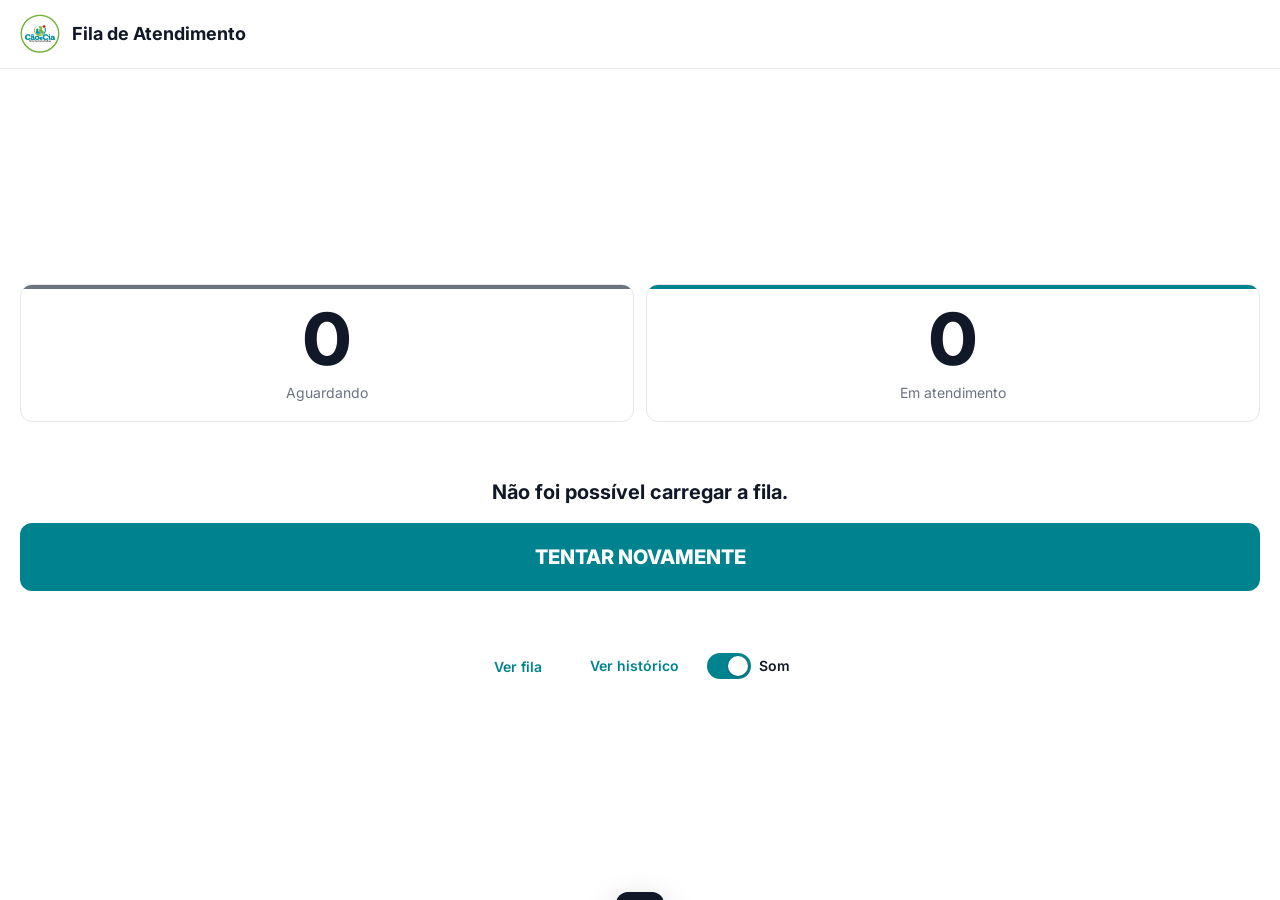
==== static/atendente-minimal.html @ 8cf1cebc "Backend estruturado" ====
<!DOCTYPE html>
<html lang="pt-BR">
<head>
  <meta charset="UTF-8">
  <meta name="viewport" content="width=device-width, initial-scale=1.0, maximum-scale=1.0, user-scalable=no">
  <title>Fila de Atendimento</title>
  <link rel="preconnect" href="https://fonts.googleapis.com">
  <link rel="preconnect" href="https://fonts.gstatic.com" crossorigin>
  <link href="https://fonts.googleapis.com/css2?family=Inter:wght@400;500;600;700;800&display=swap" rel="stylesheet">
  <link rel="stylesheet" href="/static/styles.css">
</head>
<body class="minimal">
  <header class="minimal-header">
    <div class="brand">
      <img src="/static/logo-cao-cia.png" alt="Cão & Cia" class="logo">
      <h1>Fila de Atendimento</h1>
    </div>
  </header>

  <main class="minimal-main">
    <div class="min-counters">
      <div class="min-counter">
        <span class="min-counter-value" id="c-aguardando">0</span>
        <span class="min-counter-label">Aguardando</span>
      </div>
      <div class="min-counter">
        <span class="min-counter-value" id="c-em">0</span>
        <span class="min-counter-label">Em atendimento</span>
      </div>
    </div>

    <section id="loading-state" class="min-loading" style="display:none;">
      Carregando fila...
    </section>

    <section id="error-state" class="min-error" style="display:none;">
      <div class="min-error-title">Não foi possível carregar a fila.</div>
      <button class="min-btn-primary" id="btn-retry">TENTAR NOVAMENTE</button>
    </section>

    <section id="next-pet" class="min-next" style="display:none;">
      <div class="min-next-label">Próximo pet</div>
      <div class="min-next-name" id="next-name"></div>
      <div class="min-next-meta" id="next-service"></div>
      <div class="min-next-meta" id="next-tutor"></div>
      <button class="min-btn-primary" id="btn-pegar">PEGAR PRÓXIMO PET</button>
    </section>

    <section id="empty-state" class="min-empty" style="display:none;">
      <div class="min-empty-title">✓ Fila vazia</div>
      <div class="min-empty-sub">Não há pets aguardando atendimento.</div>
    </section>

    <div id="active-note" class="min-active-note" style="display:none;">✓ Não há outros pets aguardando</div>
    <button class="min-btn-secondary" id="btn-finalizar" style="display:none;">FINALIZAR ATENDIMENTO</button>

    <div class="min-secondary">
      <button class="min-link" id="btn-ver-fila">Ver fila</button>
      <span class="min-finished-today" id="hist-info"></span>
      <a class="min-link" href="/audit">Ver histórico</a>
      <label class="min-sound-toggle">
        <input type="checkbox" id="sound-toggle" checked>
        <span class="min-sound-switch"></span>
        Som
      </label>
    </div>
    <div id="ver-fila-wrap" class="min-fila-wrap" style="display:none;"></div>
  </main>

  <div id="keypad-overlay" class="min-overlay">
    <div class="min-keypad">
      <div class="min-keypad-title" id="keypad-title">Digite seu PIN</div>
      <div class="min-pin-dots" id="pin-dots"></div>
      <div class="min-keypad-err" id="keypad-err"></div>
      <div class="min-keys" id="keys"></div>
    </div>
  </div>

  <div id="confirm-overlay" class="min-overlay">
    <div class="min-modal">
      <div class="min-modal-title">Finalizar atendimento</div>
      <div class="min-modal-pet" id="cf-pet"></div>
      <div class="min-modal-row"><span>Serviço</span><span id="cf-service"></span></div>
      <div class="min-modal-row"><span>Início</span><span id="cf-inicio"></span></div>
      <div class="min-modal-row"><span>Duração</span><span id="cf-duracao"></span></div>
      <div class="min-modal-actions">
        <button class="min-btn-ghost" id="cf-cancelar">Cancelar</button>
        <button class="min-btn-primary" id="cf-finalizar">FINALIZAR</button>
      </div>
    </div>
  </div>

  <div id="feedback-overlay" class="min-overlay">
    <div class="min-feedback" id="feedback-box"></div>
  </div>

  <div id="arrive-toast" class="min-toast"></div>

  <script src="/static/atendente-minimal.js"></script>
</body>
</html>
---- static/styles.css ----
:root {
    --bg: #ffffff;
    --surface: #ffffff;
    --surface-2: #f7f8fa;
    --border: #e5e7eb;
    --border-strong: #d1d5db;
    --text: #111827;
    --muted: #6b7280;

    --brand: #00838F;
    --brand-dark: #006064;
    --brand-tint: #e6f4f5;

    --success: #16a34a;
    --success-tint: #e9f7ee;
    --danger: #dc2626;
    --danger-tint: #fdeaea;

    --st-aguardando: #6b7280;
    --st-presente: #00ACC1;
    --st-em_atendimento: #00838F;
    --st-concluido: #16a34a;
    --st-cancelado: #dc2626;
}

* { box-sizing: border-box; margin: 0; padding: 0; }

body {
    font-family: 'Inter', system-ui, -apple-system, "Segoe UI", Roboto, sans-serif;
    background: var(--bg);
    color: var(--text);
    min-height: 100vh;
    font-size: 14px;
    line-height: 1.45;
}

/* ------------------------------------------------------------------
   Header
------------------------------------------------------------------ */
header {
    display: flex;
    align-items: center;
    justify-content: space-between;
    gap: 16px;
    padding: 12px 24px;
    background: var(--surface);
    border-bottom: 1px solid var(--border);
    position: sticky;
    top: 0;
    z-index: 10;
}

.brand { display: flex; align-items: center; gap: 10px; }
.brand .logo { height: 32px; width: 32px; border-radius: 50%; object-fit: cover; }
header h1 { font-size: 15px; font-weight: 600; }
header .sub { color: var(--muted); font-size: 12px; margin-top: 2px; }
#sync-status { font-size: 12px; color: var(--muted); }

header .actions { display: flex; align-items: center; gap: 4px; }
header .actions a {
    padding: 6px 10px;
    border-radius: 6px;
    color: var(--muted);
    text-decoration: none;
    font-size: 13px;
    font-weight: 500;
}
header .actions a:hover { color: var(--text); background: var(--surface-2); }
header .actions .btn { margin-left: 6px; }

main { padding: 20px 24px; }

/* ------------------------------------------------------------------
   Botões
------------------------------------------------------------------ */
.btn {
    display: inline-flex;
    align-items: center;
    justify-content: center;
    gap: 6px;
    padding: 7px 14px;
    border-radius: 6px;
    border: 1px solid transparent;
    font-family: inherit;
    font-size: 13px;
    font-weight: 600;
    cursor: pointer;
    text-decoration: none;
    transition: background .15s ease, border-color .15s ease, color .15s ease;
}
.btn-primary { background: var(--brand); color: #ffffff; }
.btn-primary:hover { background: var(--brand-dark); }
.btn-secondary { background: var(--surface); border-color: var(--border); color: var(--text); }
.btn-secondary:hover { background: var(--surface-2); }
.btn-danger { background: var(--surface); border-color: var(--danger); color: var(--danger); }
.btn-danger:hover { background: var(--danger-tint); }

.btn-finish-big { background: var(--brand); color: #ffffff; }
.btn-finish-big:hover { background: var(--brand-dark); }

/* ------------------------------------------------------------------
   Board
------------------------------------------------------------------ */
.board {
    display: grid;
    grid-template-columns: repeat(4, 1fr);
    gap: 16px;
    align-items: start;
}

.board-search { margin-bottom: 16px; max-width: 480px; }
.board-search input {
    width: 100%;
    padding: 9px 12px;
    font-size: 14px;
    background: var(--surface);
    color: var(--text);
    border: 1px solid var(--border);
    border-radius: 8px;
    outline: none;
    font-family: inherit;
}
.board-search input:focus { border-color: var(--brand); }
.board-search-note { color: var(--muted); font-size: 13px; margin-top: 8px; }

.column {
    background: var(--surface);
    border: 1px solid var(--border);
    border-radius: 8px;
    overflow: hidden;
}

.column .col-head {
    padding: 10px 14px;
    font-size: 13px;
    font-weight: 600;
    display: flex;
    align-items: center;
    gap: 8px;
    border-bottom: 1px solid var(--border);
}
.column .col-head::before {
    content: "";
    width: 8px;
    height: 8px;
    border-radius: 50%;
    background: currentColor;
}
.col-aguardando .col-head { color: var(--st-aguardando); }
.col-presente .col-head { color: var(--st-presente); }
.col-em_atendimento .col-head { color: var(--st-em_atendimento); }
.col-concluido .col-head { color: var(--st-concluido); }

.column .col-head .count {
    margin-left: auto;
    color: var(--muted);
    font-size: 12px;
    font-weight: 500;
    background: var(--surface-2);
    border-radius: 999px;
    padding: 1px 8px;
}

.column .cards { padding: 10px; display: flex; flex-direction: column; gap: 8px; }

/* ------------------------------------------------------------------
   Cards
------------------------------------------------------------------ */
.card {
    background: var(--surface);
    border: 1px solid var(--border);
    border-radius: 8px;
    padding: 12px 14px;
    transition: border-color .15s ease;
}
.card:hover { border-color: var(--border-strong); }
.card.concluido { opacity: .85; }

.card .card-top { display: flex; align-items: flex-start; justify-content: space-between; gap: 10px; }
.card .pet { font-size: 15px; font-weight: 600; }
.card .meta { color: var(--muted); font-size: 12px; margin-top: 3px; }

.status { display: inline-flex; align-items: center; gap: 6px; font-size: 12px; font-weight: 500; white-space: nowrap; }
.status .dot { width: 8px; height: 8px; border-radius: 50%; background: currentColor; }
.status.aguardando { color: var(--st-aguardando); }
.status.presente { color: var(--st-presente); }
.status.em_atendimento { color: var(--st-em_atendimento); }
.status.concluido { color: var(--st-concluido); }
.status.cancelado { color: var(--st-cancelado); }

.card .services {
    margin-top: 8px;
    font-size: 12px;
    color: var(--muted);
    display: flex;
    flex-wrap: wrap;
    gap: 4px;
}

.card .obs {
    margin-top: 8px;
    font-size: 12px;
    color: var(--text);
    white-space: pre-wrap;
    background: var(--success-tint);
    border-radius: 6px;
    padding: 8px 10px;
}
.card .obs.animal { background: var(--brand-tint); }

.card .attendant { margin-top: 8px; font-size: 12px; color: var(--muted); }
.card .time { margin-top: 6px; font-size: 12px; color: var(--muted); }

.card .actions { margin-top: 10px; display: flex; gap: 8px; }
.card .actions .btn { flex: 1; }

.btn-claim, .btn-finish, .btn-start { background: var(--brand); color: #ffffff; }
.btn-claim:hover, .btn-finish:hover, .btn-start:hover { background: var(--brand-dark); }
.btn-checkin { background: var(--surface); border-color: var(--border); color: var(--text); }
.btn-checkin:hover { background: var(--surface-2); }

.empty { color: var(--muted); font-size: 13px; text-align: center; padding: 20px 12px; }

/* ------------------------------------------------------------------
   Modais
------------------------------------------------------------------ */
.modal-overlay {
    display: none;
    position: fixed;
    inset: 0;
    background: rgba(17, 24, 39, .45);
    align-items: center;
    justify-content: center;
    z-index: 100;
    padding: 16px;
}
.modal-overlay.open { display: flex; }

.modal {
    background: var(--surface);
    border: 1px solid var(--border);
    border-radius: 10px;
    padding: 20px;
    width: 340px;
    max-width: 92vw;
    box-shadow: 0 16px 40px rgba(17, 24, 39, .14);
}
.modal h2 { font-size: 15px; font-weight: 600; margin-bottom: 4px; }
.modal p { color: var(--muted); font-size: 13px; margin-bottom: 14px; }
.modal input, .pin-input {
    width: 100%;
    padding: 10px 12px;
    font-size: 20px;
    letter-spacing: 6px;
    text-align: center;
    background: var(--surface);
    color: var(--text);
    border: 1px solid var(--border);
    border-radius: 6px;
    outline: none;
    font-family: inherit;
}
.modal input:focus, .pin-input:focus { border-color: var(--brand); }
.modal .row { display: flex; justify-content: flex-end; gap: 8px; margin-top: 16px; }
.modal .row button, .modal .row .btn {
    padding: 7px 14px;
    border-radius: 6px;
    border: 1px solid transparent;
    font-family: inherit;
    font-size: 13px;
    font-weight: 600;
    cursor: pointer;
    transition: background .15s ease, border-color .15s ease;
}
.modal .row .cancel { background: var(--surface); border-color: var(--border); color: var(--text); }
.modal .row .cancel:hover { background: var(--surface-2); }
.modal .row .ok { background: var(--brand); color: #ffffff; }
.modal .row .ok:hover { background: var(--brand-dark); }
.modal .err { color: var(--danger); font-size: 12px; margin-top: 10px; min-height: 16px; }

.modal-detail { width: 420px; text-align: left; }
.modal-client { color: var(--muted); font-size: 14px; margin-bottom: 12px; }
.modal-body { display: flex; flex-direction: column; gap: 10px; margin-bottom: 14px; }
.modal-body .services { font-size: 13px; color: var(--muted); }

.obs-alert {
    font-size: 13px;
    line-height: 1.5;
    color: var(--text);
    white-space: pre-wrap;
    background: var(--success-tint);
    border-radius: 6px;
    padding: 10px 12px;
}
.obs-alert.animal { background: var(--brand-tint); }

/* ------------------------------------------------------------------
   Auditoria
------------------------------------------------------------------ */
.filters { display: flex; gap: 10px; align-items: flex-end; margin-bottom: 16px; flex-wrap: wrap; }
.filters label { display: flex; flex-direction: column; font-size: 12px; color: var(--muted); gap: 4px; }
.filters input, .filters select {
    padding: 7px 10px;
    background: var(--surface);
    border: 1px solid var(--border);
    border-radius: 6px;
    color: var(--text);
    font-family: inherit;
    font-size: 13px;
}
.filters input:focus, .filters select:focus { outline: none; border-color: var(--brand); }
.filters select { min-width: 170px; }
.filters select option { color: var(--text); }
.filters .btn { background: var(--surface); border-color: var(--border); color: var(--text); }
.filters .btn:hover { background: var(--surface-2); }

table {
    width: 100%;
    border-collapse: collapse;
    background: var(--surface);
    border: 1px solid var(--border);
    border-radius: 8px;
    overflow: hidden;
}
th, td { padding: 9px 14px; text-align: left; border-bottom: 1px solid var(--border); font-size: 13px; }
th {
    background: var(--surface-2);
    color: var(--muted);
    font-weight: 600;
    font-size: 12px;
}
tr:hover td { background: var(--surface-2); }
tr:last-child td { border-bottom: none; }
td.num { text-align: right; font-variant-numeric: tabular-nums; }

.toggle { margin-top: 16px; }
.toggle a { color: var(--brand); font-size: 13px; font-weight: 500; text-decoration: none; }
.toggle a:hover { text-decoration: underline; }

/* ------------------------------------------------------------------
   Atendentes
------------------------------------------------------------------ */
.form-row {
    background: var(--surface);
    border: 1px solid var(--border);
    border-radius: 8px;
    padding: 16px;
    margin-bottom: 16px;
}
.form-row h2 { font-size: 14px; font-weight: 600; margin-bottom: 10px; }
.form-row .filters { margin-bottom: 0; }
.form-row .err { color: var(--danger); font-size: 12px; margin-top: 8px; }

.badge {
    display: inline-flex;
    align-items: center;
    gap: 5px;
    border-radius: 999px;
    padding: 2px 9px;
    font-size: 11px;
    font-weight: 600;
}
.badge.ativo { background: var(--success-tint); color: var(--success); }
.badge.inativo { background: var(--surface-2); color: var(--muted); }

.btn-edit, .btn-danger {
    border: 1px solid var(--border);
    border-radius: 6px;
    padding: 5px 11px;
    font-size: 12px;
    font-weight: 600;
    cursor: pointer;
    font-family: inherit;
    background: var(--surface);
    color: var(--text);
}
.btn-edit { margin-right: 6px; }
.btn-edit:hover { background: var(--surface-2); }
.btn-danger { border-color: var(--danger); color: var(--danger); }
.btn-danger:hover { background: var(--danger-tint); }
.btn-checkin { border: 1px solid var(--border); background: var(--surface); color: var(--text); }

/* ------------------------------------------------------------------
   Tela do atendente (tablet)
------------------------------------------------------------------ */
.tablet main { padding: 16px; max-width: 720px; margin: 0 auto; }

.counters {
    display: grid;
    grid-template-columns: repeat(3, 1fr);
    gap: 10px;
    margin-bottom: 16px;
}
.counter {
    background: var(--surface);
    border: 1px solid var(--border);
    border-radius: 8px;
    padding: 14px 8px 12px;
    text-align: center;
    position: relative;
    overflow: hidden;
}
.counter::before { content: ""; position: absolute; top: 0; left: 0; right: 0; height: 3px; }
.counter.c-waiting::before { background: var(--st-aguardando); }
.counter.c-doing::before { background: var(--st-em_atendimento); }
.counter.c-done::before { background: var(--st-concluido); }
.counter-value { display: block; font-size: 32px; font-weight: 700; line-height: 1; }
.counter-label { display: block; color: var(--muted); font-size: 12px; margin-top: 6px; }

.tablet-actions { display: flex; flex-direction: column; gap: 10px; margin-bottom: 16px; }
.btn-next {
    width: 100%;
    background: var(--brand);
    color: #ffffff;
    border: none;
    border-radius: 8px;
    padding: 14px;
    font-size: 15px;
    font-weight: 700;
    cursor: pointer;
    font-family: inherit;
}
.btn-next:hover { background: var(--brand-dark); }
.btn-finish-full {
    width: 100%;
    border-radius: 8px;
    padding: 14px !important;
    font-size: 15px;
}

.tablet-search { margin-bottom: 16px; }
.tablet-search input {
    width: 100%;
    padding: 12px 14px;
    font-size: 15px;
    background: var(--surface);
    color: var(--text);
    border: 1px solid var(--border);
    border-radius: 8px;
    outline: none;
    font-family: inherit;
}
.tablet-search input:focus { border-color: var(--brand); }

.tablet-section { margin-bottom: 18px; }
.tablet-section h2 {
    font-size: 13px;
    font-weight: 600;
    color: var(--muted);
    margin-bottom: 8px;
}
.waiting-list, .doing-list { display: flex; flex-direction: column; gap: 8px; }
.done-list { display: flex; flex-direction: column; gap: 6px; }

.tablet-card {
    background: var(--surface);
    border: 1px solid var(--border);
    border-radius: 8px;
    padding: 14px;
}
.tablet-card .card-top { display: flex; align-items: flex-start; justify-content: space-between; gap: 10px; }
.tablet-pet { font-size: 17px; font-weight: 600; }
.tablet-meta { color: var(--muted); font-size: 13px; margin-top: 2px; }

.btn-start {
    width: 100%;
    margin-top: 12px;
    background: var(--brand);
    color: #ffffff;
    border: none;
    border-radius: 8px;
    padding: 12px;
    font-size: 15px;
    font-weight: 700;
    cursor: pointer;
    font-family: inherit;
}
.btn-start:hover { background: var(--brand-dark); }

.done-row {
    display: flex;
    justify-content: space-between;
    gap: 10px;
    background: var(--surface);
    border: 1px solid var(--border);
    border-radius: 8px;
    padding: 10px 14px;
}
.done-pet { font-weight: 600; font-size: 14px; }
.done-meta { color: var(--muted); font-size: 12px; text-align: right; }

.modal-label {
    display: flex;
    flex-direction: column;
    text-align: left;
    font-size: 12px;
    color: var(--muted);
    gap: 4px;
    margin-top: 12px;
}
.modal-label input {
    width: 100%;
    padding: 9px 11px;
    font-size: 14px;
    background: var(--surface);
    color: var(--text);
    border: 1px solid var(--border);
    border-radius: 6px;
    outline: none;
    font-family: inherit;
}
.modal-label input:focus { border-color: var(--brand); }

/* ------------------------------------------------------------------
   Ferramentas
------------------------------------------------------------------ */
.stats {
    display: grid;
    grid-template-columns: repeat(auto-fit, minmax(150px, 1fr));
    gap: 12px;
    margin-bottom: 20px;
}
.stat {
    background: var(--surface);
    border: 1px solid var(--border);
    border-radius: 8px;
    padding: 14px;
    text-align: center;
}
.stat-label { display: block; color: var(--muted); font-size: 12px; }
.stat-value { display: block; font-size: 26px; font-weight: 700; margin-top: 4px; }

.tool-row {
    display: grid;
    grid-template-columns: repeat(auto-fit, minmax(220px, 1fr));
    gap: 12px;
}
.tool-card {
    background: var(--surface);
    border: 1px solid var(--border);
    border-radius: 8px;
    padding: 16px;
}
.tool-card h3 { font-size: 14px; font-weight: 600; margin-bottom: 6px; }
.tool-card p { color: var(--muted); font-size: 13px; margin-bottom: 14px; line-height: 1.45; }
.tool-card .btn { width: 100%; }

/* ------------------------------------------------------------------
   Responsivo
------------------------------------------------------------------ */
@media (max-width: 1300px) {
    .board { grid-template-columns: repeat(2, 1fr); }
}
@media (max-width: 900px) {
    .board { grid-template-columns: 1fr; }
    header { flex-wrap: wrap; }
}

/* ------------------------------------------------------------------
   Tela do atendente — minimalista (v2)
------------------------------------------------------------------ */
body.minimal {
    height: 100vh;
    height: 100dvh;
    display: flex;
    flex-direction: column;
    overflow: hidden;
    font-size: 17px;
    -webkit-user-select: none;
    user-select: none;
}

.minimal-header {
    flex: 0 0 auto;
    display: flex;
    align-items: center;
    padding: 14px 20px;
    background: var(--surface);
    border-bottom: 1px solid var(--border);
}
.minimal-header .brand { gap: 12px; }
.minimal-header .logo { height: 40px; width: 40px; }
.minimal-header h1 { font-size: 18px; font-weight: 700; }

.minimal-main {
    flex: 1;
    min-height: 0;
    width: 100%;
    max-width: none;
    margin: 0 auto;
    padding: 20px;
    display: flex;
    flex-direction: column;
    justify-content: center;
    justify-content: safe center;
    gap: 16px;
    overflow-y: auto;
}

.min-counters { flex: 0 0 auto; display: grid; grid-template-columns: 1fr 1fr; gap: 12px; }
.min-counter {
    background: var(--surface);
    border: 1px solid var(--border);
    border-radius: 12px;
    padding: 18px 12px;
    text-align: center;
    position: relative;
    overflow: hidden;
}
.min-counter::before { content: ""; position: absolute; top: 0; left: 0; right: 0; height: 4px; }
.min-counter:first-child::before { background: var(--st-aguardando); }
.min-counter:last-child::before { background: var(--st-em_atendimento); }
.min-counter-value { display: block; font-size: 72px; font-weight: 800; line-height: 1; }
.min-counter-label { display: block; color: var(--muted); font-size: 14px; margin-top: 8px; }

.min-loading {
    display: flex;
    align-items: center;
    justify-content: center;
    color: var(--muted);
    font-size: 18px;
    padding: 40px 0;
}

.min-error {
    display: flex;
    flex-direction: column;
    align-items: center;
    justify-content: center;
    gap: 20px;
    text-align: center;
    padding: 40px 0;
}
.min-error-title { font-size: 20px; font-weight: 700; }

.min-active-note {
    text-align: center;
    color: var(--muted);
    font-size: 16px;
    padding: 8px 0;
}

.min-next {
    background: var(--surface);
    border: 1px solid var(--border);
    border-radius: 16px;
    padding: 28px 24px;
    text-align: center;
    display: flex;
    flex-direction: column;
    justify-content: center;
    gap: 6px;
}
.min-next-label { color: var(--muted); font-size: 14px; font-weight: 600; text-transform: uppercase; letter-spacing: .06em; }
.min-next-name { font-size: 52px; font-weight: 800; line-height: 1.1; word-break: break-word; }
.min-next-meta { color: var(--muted); font-size: 18px; }

.min-empty {
    text-align: center;
    padding: 40px 20px;
    display: flex;
    flex-direction: column;
    justify-content: center;
    align-items: center;
    gap: 8px;
}
.min-empty-title { font-size: 28px; font-weight: 700; }
.min-empty-sub { color: var(--muted); font-size: 16px; }

.min-btn-primary {
    width: 100%;
    background: var(--brand);
    color: #ffffff;
    border: none;
    border-radius: 12px;
    padding: 22px;
    font-size: 20px;
    font-weight: 800;
    cursor: pointer;
    font-family: inherit;
    margin-top: 16px;
    transition: background .15s ease;
}
.min-btn-primary:hover { background: var(--brand-dark); }

.min-btn-secondary {
    width: 100%;
    background: var(--surface);
    color: var(--text);
    border: 2px solid var(--border);
    border-radius: 12px;
    padding: 18px;
    font-size: 17px;
    font-weight: 700;
    cursor: pointer;
    font-family: inherit;
}
.min-btn-secondary:hover { background: var(--surface-2); }

.min-secondary {
    display: flex;
    align-items: center;
    justify-content: center;
    gap: 16px;
    flex-wrap: wrap;
    font-size: 14px;
    color: var(--muted);
}
.min-link {
    background: none;
    border: none;
    color: var(--brand);
    font-size: 14px;
    font-weight: 600;
    cursor: pointer;
    font-family: inherit;
    text-decoration: none;
    padding: 6px 8px;
}
.min-link:hover { text-decoration: underline; }

.min-sound-toggle {
    display: inline-flex;
    align-items: center;
    gap: 8px;
    font-size: 14px;
    font-weight: 600;
    color: var(--text);
    cursor: pointer;
    padding: 6px 4px;
    user-select: none;
}
.min-sound-toggle input {
    position: absolute;
    opacity: 0;
    width: 0;
    height: 0;
}
.min-sound-switch {
    width: 44px;
    height: 26px;
    border-radius: 999px;
    background: var(--border);
    position: relative;
    transition: background .15s ease;
    flex: 0 0 auto;
}
.min-sound-switch::after {
    content: "";
    position: absolute;
    top: 3px;
    left: 3px;
    width: 20px;
    height: 20px;
    border-radius: 50%;
    background: #ffffff;
    transition: transform .15s ease;
    box-shadow: 0 1px 3px rgba(17, 24, 39, .3);
}
.min-sound-toggle input:checked + .min-sound-switch { background: var(--brand); }
.min-sound-toggle input:checked + .min-sound-switch::after { transform: translateX(18px); }

.min-fila-wrap {
    background: var(--surface);
    border: 1px solid var(--border);
    border-radius: 12px;
    padding: 8px 0;
}
.min-fila-row {
    display: flex;
    justify-content: space-between;
    gap: 10px;
    padding: 12px 18px;
    border-bottom: 1px solid var(--border);
}
.min-fila-row:last-child { border-bottom: none; }
.min-fila-pet { font-weight: 700; }
.min-fila-meta { color: var(--muted); }
.min-fila-empty { color: var(--muted); text-align: center; padding: 16px; }

/* Overlay / keypad */
.min-overlay {
    display: none;
    position: fixed;
    inset: 0;
    background: rgba(17, 24, 39, .45);
    align-items: center;
    justify-content: center;
    z-index: 150;
    padding: 16px;
}
.min-overlay.open { display: flex; }

.min-keypad {
    background: var(--surface);
    border-radius: 16px;
    padding: 20px;
    width: 380px;
    max-width: 94vw;
}
.min-keypad-title { font-size: 20px; font-weight: 700; text-align: center; }
.min-pin-dots { display: flex; justify-content: center; gap: 12px; margin: 18px 0 6px; }
.min-dot {
    width: 14px;
    height: 14px;
    border-radius: 50%;
    background: var(--surface-2);
    border: 2px solid var(--border);
}
.min-dot.filled { background: var(--brand); border-color: var(--brand); }
.min-keypad-err {
    color: var(--danger);
    font-size: 14px;
    font-weight: 600;
    text-align: center;
    min-height: 20px;
    margin: 4px 0 8px;
}
.min-keys {
    display: grid;
    grid-template-columns: repeat(3, 1fr);
    gap: 10px;
}
.min-key {
    background: var(--surface-2);
    border: 1px solid var(--border);
    border-radius: 12px;
    padding: 18px 0;
    font-size: 26px;
    font-weight: 700;
    color: var(--text);
    cursor: pointer;
    font-family: inherit;
}
.min-key:active { background: var(--border); }
.min-key-ok { background: var(--brand); color: #ffffff; border-color: var(--brand); }
.min-key-ok:active { background: var(--brand-dark); }

/* Modal de confirmação */
.min-modal {
    background: var(--surface);
    border-radius: 16px;
    padding: 24px;
    width: 420px;
    max-width: 94vw;
    text-align: center;
}
.min-modal-title { font-size: 18px; font-weight: 700; }
.min-modal-pet { font-size: 34px; font-weight: 800; margin: 12px 0 18px; }
.min-modal-row {
    display: flex;
    justify-content: space-between;
    padding: 10px 0;
    border-bottom: 1px solid var(--border);
    font-size: 15px;
}
.min-modal-row span:first-child { color: var(--muted); }
.min-modal-actions { display: grid; grid-template-columns: 1fr 2fr; gap: 10px; margin-top: 18px; }
.min-btn-ghost {
    background: var(--surface);
    color: var(--text);
    border: 1px solid var(--border);
    border-radius: 12px;
    padding: 16px;
    font-size: 16px;
    font-weight: 700;
    cursor: pointer;
    font-family: inherit;
}
.min-btn-ghost:hover { background: var(--surface-2); }

/* Feedback */
.min-feedback {
    background: var(--brand);
    color: #ffffff;
    border-radius: 16px;
    padding: 28px 36px;
    font-size: 22px;
    font-weight: 800;
    text-align: center;
    box-shadow: 0 16px 40px rgba(17, 24, 39, .2);
}
.min-feedback.error { background: var(--danger); }

/* Toast de chegada de pet */
.min-toast {
    position: fixed;
    bottom: 24px;
    left: 50%;
    transform: translateX(-50%) translateY(150%);
    background: var(--text);
    color: #ffffff;
    border-radius: 12px;
    padding: 16px 24px;
    font-size: 18px;
    font-weight: 700;
    box-shadow: 0 12px 32px rgba(17, 24, 39, .25);
    z-index: 250;
    max-width: 92vw;
    text-align: center;
    transition: transform .3s ease;
}
.min-toast.show { transform: translateX(-50%) translateY(0); }
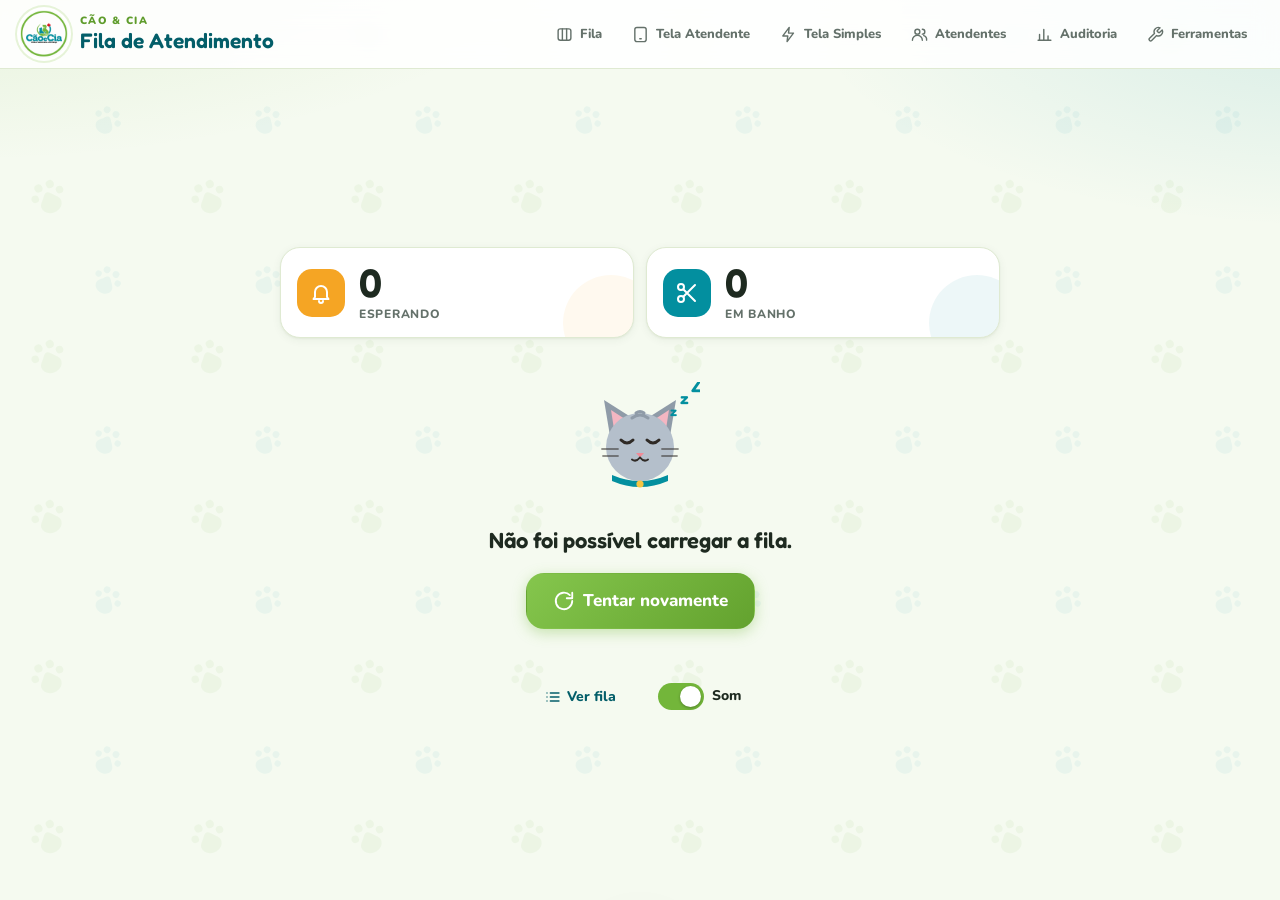
==== commit e867bec9: "Novo front-end com identidade da logo, fluxo de recepção/atendente, cancelamento e planilha de audit" ====
--- a/static/atendente-minimal.html
+++ b/static/atendente-minimal.html
@@ -2,90 +2,120 @@
 <html lang="pt-BR">
 <head>
   <meta charset="UTF-8">
-  <meta name="viewport" content="width=device-width, initial-scale=1.0, maximum-scale=1.0, user-scalable=no">
-  <title>Fila de Atendimento</title>
+  <meta name="viewport" content="width=device-width, initial-scale=1.0, maximum-scale=1.0, user-scalable=no, viewport-fit=cover">
+  <meta name="theme-color" content="#73B63A">
+  <title>Fila de Atendimento · Cão & Cia</title>
+  <link rel="icon" href="/static/logo-256.png">
+  <link rel="apple-touch-icon" href="/static/logo-256.png">
   <link rel="preconnect" href="https://fonts.googleapis.com">
   <link rel="preconnect" href="https://fonts.gstatic.com" crossorigin>
-  <link href="https://fonts.googleapis.com/css2?family=Inter:wght@400;500;600;700;800&display=swap" rel="stylesheet">
+  <link href="https://fonts.googleapis.com/css2?family=Fredoka:wght@500;600&family=Nunito:wght@500;600;700;800;900&display=swap" rel="stylesheet">
   <link rel="stylesheet" href="/static/styles.css">
 </head>
 <body class="minimal">
-  <header class="minimal-header">
-    <div class="brand">
-      <img src="/static/logo-cao-cia.png" alt="Cão & Cia" class="logo">
-      <h1>Fila de Atendimento</h1>
+  <header class="topbar">
+    <div class="topbar-inner">
+      <a class="brand" href="/">
+        <img src="/static/logo-256.png" alt="Cão & Cia" class="logo">
+        <div class="brand-text">
+          <span class="brand-name">Cão &amp; Cia</span>
+          <h1 class="page-title">Fila de Atendimento</h1>
+        </div>
+      </a>
+      <div class="topbar-actions">
+        <nav class="topnav" id="topnav" aria-label="Navegação"></nav>
+        <button class="nav-toggle" id="nav-toggle" aria-label="Menu" aria-expanded="false"></button>
+      </div>
     </div>
   </header>
 
   <main class="minimal-main">
     <div class="min-counters">
-      <div class="min-counter">
-        <span class="min-counter-value" id="c-aguardando">0</span>
-        <span class="min-counter-label">Aguardando</span>
+      <div class="stat-card amber">
+        <div class="stat-icon" data-icon="bell"></div>
+        <div>
+          <div class="stat-value" id="c-aguardando">0</div>
+          <div class="stat-label">Esperando</div>
+        </div>
       </div>
-      <div class="min-counter">
-        <span class="min-counter-value" id="c-em">0</span>
-        <span class="min-counter-label">Em atendimento</span>
+      <div class="stat-card teal">
+        <div class="stat-icon" data-icon="scissors"></div>
+        <div>
+          <div class="stat-value" id="c-em">0</div>
+          <div class="stat-label">Em banho</div>
+        </div>
       </div>
     </div>
 
-    <section id="loading-state" class="min-loading" style="display:none;">
-      Carregando fila...
+    <section id="loading-state" class="min-loading hidden">
+      <span data-icon="refresh"></span> Carregando fila...
     </section>
 
-    <section id="error-state" class="min-error" style="display:none;">
+    <section id="error-state" class="min-error hidden">
+      <div data-mascot="catSleep"></div>
       <div class="min-error-title">Não foi possível carregar a fila.</div>
-      <button class="min-btn-primary" id="btn-retry">TENTAR NOVAMENTE</button>
+      <button class="btn btn-primary btn-lg" id="btn-retry" data-icon="refresh">Tentar novamente</button>
     </section>
 
-    <section id="next-pet" class="min-next" style="display:none;">
-      <div class="min-next-label">Próximo pet</div>
-      <div class="min-next-name" id="next-name"></div>
-      <div class="min-next-meta" id="next-service"></div>
-      <div class="min-next-meta" id="next-tutor"></div>
-      <button class="min-btn-primary" id="btn-pegar">PEGAR PRÓXIMO PET</button>
+    <section id="next-pet" class="hero hidden">
+      <span class="hero-label" data-icon="bell">Próximo pet</span>
+      <div id="next-avatar"></div>
+      <div class="hero-name" id="next-name"></div>
+      <div class="hero-meta" id="next-tutor"></div>
+      <div class="chips" id="next-service"></div>
+      <button class="btn btn-primary btn-xl" id="btn-pegar" data-icon="paw">Pegar próximo pet</button>
     </section>
 
-    <section id="empty-state" class="min-empty" style="display:none;">
-      <div class="min-empty-title">✓ Fila vazia</div>
-      <div class="min-empty-sub">Não há pets aguardando atendimento.</div>
+    <section id="empty-state" class="min-empty hidden">
+      <div data-mascot="dogSleep"></div>
+      <div class="min-empty-title">Fila vazia</div>
+      <div class="min-empty-sub">Nenhum pet esperando atendimento.</div>
     </section>
 
-    <div id="active-note" class="min-active-note" style="display:none;">✓ Não há outros pets aguardando</div>
-    <button class="min-btn-secondary" id="btn-finalizar" style="display:none;">FINALIZAR ATENDIMENTO</button>
+    <div id="active-note" class="min-active-note hidden"><span data-icon="checkCircle"></span> Não há outros pets esperando</div>
+    <button class="btn btn-teal btn-xl btn-block hidden" id="btn-finalizar" data-icon="checkCircle">Finalizar atendimento</button>
 
     <div class="min-secondary">
-      <button class="min-link" id="btn-ver-fila">Ver fila</button>
-      <span class="min-finished-today" id="hist-info"></span>
-      <a class="min-link" href="/audit">Ver histórico</a>
+      <button class="min-link" id="btn-ver-fila" data-icon="list">Ver fila</button>
+      <span id="hist-info"></span>
       <label class="min-sound-toggle">
         <input type="checkbox" id="sound-toggle" checked>
         <span class="min-sound-switch"></span>
         Som
       </label>
     </div>
-    <div id="ver-fila-wrap" class="min-fila-wrap" style="display:none;"></div>
+    <div id="ver-fila-wrap" class="queue-list hidden"></div>
   </main>
 
   <div id="keypad-overlay" class="min-overlay">
-    <div class="min-keypad">
-      <div class="min-keypad-title" id="keypad-title">Digite seu PIN</div>
-      <div class="min-pin-dots" id="pin-dots"></div>
-      <div class="min-keypad-err" id="keypad-err"></div>
-      <div class="min-keys" id="keys"></div>
+    <div class="modal modal-pin">
+      <div class="modal-head">
+        <div class="modal-icon green" id="keypad-icon"></div>
+        <h2 id="keypad-title">Digite seu PIN</h2>
+        <p id="keypad-sub"></p>
+      </div>
+      <div class="pin-dots" id="pin-dots"></div>
+      <div class="modal-err" id="keypad-err"></div>
+      <div class="keypad" id="keys"></div>
+      <button class="btn btn-ghost btn-block cancel" id="keypad-cancel">Cancelar</button>
     </div>
   </div>
 
   <div id="confirm-overlay" class="min-overlay">
-    <div class="min-modal">
-      <div class="min-modal-title">Finalizar atendimento</div>
-      <div class="min-modal-pet" id="cf-pet"></div>
-      <div class="min-modal-row"><span>Serviço</span><span id="cf-service"></span></div>
-      <div class="min-modal-row"><span>Início</span><span id="cf-inicio"></span></div>
-      <div class="min-modal-row"><span>Duração</span><span id="cf-duracao"></span></div>
-      <div class="min-modal-actions">
-        <button class="min-btn-ghost" id="cf-cancelar">Cancelar</button>
-        <button class="min-btn-primary" id="cf-finalizar">FINALIZAR</button>
+    <div class="modal">
+      <div class="modal-head">
+        <div class="modal-icon" data-icon="checkCircle"></div>
+        <h2>Finalizar atendimento</h2>
+      </div>
+      <div class="hero-name text-center" id="cf-pet"></div>
+      <div class="confirm-rows">
+        <div class="confirm-row"><span><span data-icon="scissors"></span>Serviço</span><span id="cf-service"></span></div>
+        <div class="confirm-row"><span><span data-icon="play"></span>Início</span><span id="cf-inicio"></span></div>
+        <div class="confirm-row"><span><span data-icon="timer"></span>Duração</span><span id="cf-duracao"></span></div>
+      </div>
+      <div class="modal-row">
+        <button class="btn btn-ghost btn-lg" id="cf-cancelar">Cancelar</button>
+        <button class="btn btn-teal btn-lg" id="cf-finalizar" data-icon="check">Finalizar</button>
       </div>
     </div>
   </div>
@@ -96,6 +126,7 @@
 
   <div id="arrive-toast" class="min-toast"></div>
 
+  <script src="/static/ui.js"></script>
   <script src="/static/atendente-minimal.js"></script>
 </body>
-</html>+</html>
--- a/static/styles.css
+++ b/static/styles.css
@@ -1,74 +1,302 @@
+/* ==================================================================
+   Cão & Cia — Banho & Tosa · Sistema de Filas
+   Visual baseado nas cores da logo (verde #73B63A / petróleo #038F9F)
+   Tablet-first: alvos de toque ≥ 44px, tipografia generosa.
+================================================================== */
+
 :root {
-    --bg: #ffffff;
-    --surface: #ffffff;
-    --surface-2: #f7f8fa;
-    --border: #e5e7eb;
-    --border-strong: #d1d5db;
-    --text: #111827;
-    --muted: #6b7280;
-
-    --brand: #00838F;
-    --brand-dark: #006064;
-    --brand-tint: #e6f4f5;
-
-    --success: #16a34a;
-    --success-tint: #e9f7ee;
-    --danger: #dc2626;
-    --danger-tint: #fdeaea;
-
-    --st-aguardando: #6b7280;
-    --st-presente: #00ACC1;
-    --st-em_atendimento: #00838F;
-    --st-concluido: #16a34a;
-    --st-cancelado: #dc2626;
+    /* Marca */
+    --green: #73B63A;
+    --green-600: #5F9C2C;
+    --green-700: #4C7F22;
+    --green-100: #E6F3D8;
+    --green-50: #F3FAEB;
+    --teal: #038F9F;
+    --teal-600: #037684;
+    --teal-700: #035E69;
+    --teal-100: #D6EFF2;
+    --teal-50: #EAF7F9;
+    --red: #E3262E;
+    --red-100: #FDE3E4;
+    --amber: #F5A524;
+    --amber-700: #9A5F05;
+    --amber-100: #FEF0D3;
+    --slate: #6B7A8B;
+    --slate-100: #ECF0F4;
+
+    /* Superfícies */
+    --bg: #F5FAF0;
+    --surface: #FFFFFF;
+    --surface-2: #F3F8EC;
+    --border: #DFEAD2;
+    --border-strong: #C3D8AC;
+    --text: #1E2A20;
+    --muted: #64716A;
+
+    --shadow-sm: 0 1px 2px rgba(31, 60, 20, .05), 0 2px 10px rgba(31, 60, 20, .06);
+    --shadow-md: 0 8px 24px rgba(31, 60, 20, .10);
+    --shadow-lg: 0 24px 60px rgba(31, 60, 20, .20);
+
+    --radius: 18px;
+    --radius-sm: 12px;
+    --pill: 999px;
+
+    /* Status */
+    --st-aguardando: var(--slate);
+    --st-presente: var(--amber);
+    --st-em_atendimento: var(--teal);
+    --st-concluido: var(--green);
+    --st-cancelado: var(--red);
+
+    --font-body: 'Nunito', system-ui, -apple-system, "Segoe UI", Roboto, sans-serif;
+    --font-display: 'Fredoka', 'Nunito', system-ui, sans-serif;
+
+    --paws: url("data:image/svg+xml,%3Csvg xmlns='http://www.w3.org/2000/svg' width='160' height='160' viewBox='0 0 160 160'%3E%3Cg fill='%2373B63A' fill-opacity='0.065' transform='translate(22 26) rotate(-22) scale(1.7)'%3E%3Cpath d='M12 21.5c-3.6 0-6.2-2.3-6.2-5.2 0-2.2 1.9-3.4 3.2-5 1-1.3 1.7-2.4 3-2.4s2 1.1 3 2.4c1.3 1.6 3.2 2.8 3.2 5 0 2.9-2.6 5.2-6.2 5.2z'/%3E%3Ccircle cx='4.3' cy='10.2' r='2.2'/%3E%3Ccircle cx='19.7' cy='10.2' r='2.2'/%3E%3Ccircle cx='8.4' cy='5' r='2.4'/%3E%3Ccircle cx='15.6' cy='5' r='2.4'/%3E%3C/g%3E%3Cg fill='%23038F9F' fill-opacity='0.055' transform='translate(100 98) rotate(28) scale(1.4)'%3E%3Cpath d='M12 21.5c-3.6 0-6.2-2.3-6.2-5.2 0-2.2 1.9-3.4 3.2-5 1-1.3 1.7-2.4 3-2.4s2 1.1 3 2.4c1.3 1.6 3.2 2.8 3.2 5 0 2.9-2.6 5.2-6.2 5.2z'/%3E%3Ccircle cx='4.3' cy='10.2' r='2.2'/%3E%3Ccircle cx='19.7' cy='10.2' r='2.2'/%3E%3Ccircle cx='8.4' cy='5' r='2.4'/%3E%3Ccircle cx='15.6' cy='5' r='2.4'/%3E%3C/g%3E%3C/svg%3E");
 }
 
 * { box-sizing: border-box; margin: 0; padding: 0; }
 
+html { -webkit-text-size-adjust: 100%; }
+
 body {
-    font-family: 'Inter', system-ui, -apple-system, "Segoe UI", Roboto, sans-serif;
-    background: var(--bg);
+    font-family: var(--font-body);
+    background-color: var(--bg);
+    background-image:
+        radial-gradient(1100px 420px at -5% -10%, rgba(115, 182, 58, .16), transparent 60%),
+        radial-gradient(900px 380px at 105% 0%, rgba(3, 143, 159, .13), transparent 60%),
+        var(--paws);
     color: var(--text);
     min-height: 100vh;
-    font-size: 14px;
+    min-height: 100dvh;
+    font-size: 15px;
     line-height: 1.45;
-}
+    -webkit-font-smoothing: antialiased;
+    -webkit-tap-highlight-color: transparent;
+}
+
+img { display: block; max-width: 100%; }
+button { font-family: inherit; }
+input, select, textarea { font-family: inherit; }
+
+.ic { width: 1.15em; height: 1.15em; flex: 0 0 auto; }
+.ic.spin { animation: spin 1s linear infinite; }
+.empty .ic.spin { width: 32px; height: 32px; color: var(--teal); }
 
 /* ------------------------------------------------------------------
-   Header
+   Animações
 ------------------------------------------------------------------ */
-header {
-    display: flex;
-    align-items: center;
-    justify-content: space-between;
-    gap: 16px;
-    padding: 12px 24px;
-    background: var(--surface);
-    border-bottom: 1px solid var(--border);
+@keyframes fadeIn { from { opacity: 0; } to { opacity: 1; } }
+@keyframes popIn {
+    from { opacity: 0; transform: translateY(14px) scale(.96); }
+    to { opacity: 1; transform: translateY(0) scale(1); }
+}
+@keyframes cardIn {
+    from { opacity: 0; transform: translateY(8px); }
+    to { opacity: 1; transform: translateY(0); }
+}
+@keyframes pulseRing {
+    0% { box-shadow: 0 0 0 0 rgba(115, 182, 58, .55); }
+    70% { box-shadow: 0 0 0 9px rgba(115, 182, 58, 0); }
+    100% { box-shadow: 0 0 0 0 rgba(115, 182, 58, 0); }
+}
+@keyframes pulseTeal {
+    0% { box-shadow: 0 0 0 0 rgba(3, 143, 159, .5); }
+    70% { box-shadow: 0 0 0 8px rgba(3, 143, 159, 0); }
+    100% { box-shadow: 0 0 0 0 rgba(3, 143, 159, 0); }
+}
+@keyframes shake {
+    10%, 90% { transform: translateX(-2px); }
+    20%, 80% { transform: translateX(4px); }
+    30%, 50%, 70% { transform: translateX(-6px); }
+    40%, 60% { transform: translateX(6px); }
+}
+@keyframes wiggle {
+    0%, 100% { transform: rotate(0); }
+    25% { transform: rotate(-6deg); }
+    75% { transform: rotate(6deg); }
+}
+@keyframes floatZ {
+    0% { opacity: 0; transform: translateY(4px); }
+    30% { opacity: 1; }
+    100% { opacity: 0; transform: translateY(-8px); }
+}
+@keyframes spin { to { transform: rotate(360deg); } }
+@keyframes bounceIn {
+    0% { transform: scale(.7); opacity: 0; }
+    60% { transform: scale(1.06); opacity: 1; }
+    100% { transform: scale(1); }
+}
+
+.mascot .z1 { animation: floatZ 2.4s ease-in-out infinite; }
+.mascot .z2 { animation: floatZ 2.4s ease-in-out .5s infinite; }
+.mascot .z3 { animation: floatZ 2.4s ease-in-out 1s infinite; }
+
+@media (prefers-reduced-motion: reduce) {
+    *, *::before, *::after { animation-duration: .01ms !important; transition-duration: .01ms !important; }
+}
+
+/* ------------------------------------------------------------------
+   Cabeçalho
+------------------------------------------------------------------ */
+.topbar {
     position: sticky;
     top: 0;
-    z-index: 10;
-}
-
-.brand { display: flex; align-items: center; gap: 10px; }
-.brand .logo { height: 32px; width: 32px; border-radius: 50%; object-fit: cover; }
-header h1 { font-size: 15px; font-weight: 600; }
-header .sub { color: var(--muted); font-size: 12px; margin-top: 2px; }
-#sync-status { font-size: 12px; color: var(--muted); }
-
-header .actions { display: flex; align-items: center; gap: 4px; }
-header .actions a {
-    padding: 6px 10px;
-    border-radius: 6px;
+    z-index: 50;
+    background: rgba(255, 255, 255, .88);
+    backdrop-filter: blur(12px);
+    -webkit-backdrop-filter: blur(12px);
+    border-bottom: 1px solid var(--border);
+}
+.topbar-inner {
+    display: flex;
+    align-items: center;
+    gap: 12px;
+    padding: 10px 20px;
+    max-width: 1680px;
+    margin: 0 auto;
+    position: relative;
+}
+
+.brand {
+    display: flex;
+    align-items: center;
+    gap: 12px;
+    text-decoration: none;
+    color: inherit;
+    min-width: 0;
+}
+.brand .logo {
+    width: 48px;
+    height: 48px;
+    border-radius: 50%;
+    object-fit: cover;
+    box-shadow: 0 0 0 3px #fff, 0 0 0 5px var(--green-100);
+    flex: 0 0 auto;
+}
+.brand-text { min-width: 0; }
+.brand-name {
+    display: block;
+    font-size: 10.5px;
+    font-weight: 900;
+    letter-spacing: .14em;
+    text-transform: uppercase;
+    color: var(--green-600);
+    line-height: 1;
+    margin-bottom: 3px;
+}
+.page-title {
+    font-family: var(--font-display);
+    font-size: 21px;
+    font-weight: 600;
+    color: var(--teal-700);
+    line-height: 1.1;
+    white-space: nowrap;
+    overflow: hidden;
+    text-overflow: ellipsis;
+}
+
+.topbar-actions {
+    margin-left: auto;
+    display: flex;
+    align-items: center;
+    gap: 8px;
+    flex-wrap: nowrap;
+}
+
+.live-pill {
+    display: inline-flex;
+    align-items: center;
+    gap: 7px;
+    font-size: 12px;
+    font-weight: 700;
+    color: var(--muted);
+    padding: 6px 12px 6px 10px;
+    border-radius: var(--pill);
+    background: var(--surface-2);
+    border: 1px solid var(--border);
+    white-space: nowrap;
+}
+.live-dot { width: 8px; height: 8px; border-radius: 50%; background: var(--green); animation: pulseRing 2s infinite; }
+.live-pill.error { color: var(--red); background: var(--red-100); border-color: transparent; }
+.live-pill.error .live-dot { background: var(--red); animation: none; }
+.live-pill.loading .live-dot { background: var(--amber); }
+
+.topnav { display: flex; gap: 4px; align-items: center; }
+.nav-link {
+    display: inline-flex;
+    align-items: center;
+    gap: 7px;
+    padding: 9px 13px;
+    border-radius: var(--pill);
+    font-weight: 800;
+    font-size: 13px;
     color: var(--muted);
     text-decoration: none;
-    font-size: 13px;
-    font-weight: 500;
-}
-header .actions a:hover { color: var(--text); background: var(--surface-2); }
-header .actions .btn { margin-left: 6px; }
-
-main { padding: 20px 24px; }
+    transition: background .15s, color .15s;
+    white-space: nowrap;
+}
+.nav-link .ic { width: 17px; height: 17px; }
+.nav-link:hover { background: var(--surface-2); color: var(--text); }
+.nav-link.active { background: var(--teal-100); color: var(--teal-700); }
+
+.nav-toggle {
+    display: none;
+    width: 44px;
+    height: 44px;
+    border-radius: 14px;
+    border: 1.5px solid var(--border);
+    background: #fff;
+    color: var(--text);
+    cursor: pointer;
+    align-items: center;
+    justify-content: center;
+    flex: 0 0 auto;
+}
+.nav-toggle .ic { width: 22px; height: 22px; }
+
+@media (max-width: 1279px) {
+    .topnav {
+        display: none;
+        position: absolute;
+        top: calc(100% + 6px);
+        right: 16px;
+        flex-direction: column;
+        align-items: stretch;
+        background: #fff;
+        border: 1px solid var(--border);
+        border-radius: 18px;
+        box-shadow: var(--shadow-lg);
+        padding: 8px;
+        min-width: 230px;
+        animation: popIn .18s ease;
+        z-index: 60;
+    }
+    .topnav.open { display: flex; }
+    .nav-link { padding: 12px 14px; font-size: 15px; border-radius: 12px; }
+    .nav-link .ic { width: 20px; height: 20px; }
+    .nav-toggle { display: inline-flex; }
+}
+@media (max-width: 640px) {
+    .topbar-inner { padding: 8px 12px; gap: 8px; }
+    .brand { gap: 8px; }
+    .brand .logo { width: 40px; height: 40px; }
+    .page-title { font-size: 16px; }
+    .brand-name { display: none; }
+    .live-pill span:last-child { display: none; }
+    .live-pill { padding: 8px; }
+    .topbar-actions .btn-text { display: none; }
+    .topbar-actions .btn { padding: 0 12px; }
+}
+@media (max-width: 480px) {
+    .topbar .live-pill { display: none; }
+}
+
+main {
+    padding: 20px;
+    max-width: 1680px;
+    margin: 0 auto;
+}
+@media (max-width: 640px) { main { padding: 14px 12px 40px; } .section-head .panel-sub { display: none; } }
 
 /* ------------------------------------------------------------------
    Botões
@@ -77,487 +305,835 @@
     display: inline-flex;
     align-items: center;
     justify-content: center;
+    gap: 8px;
+    padding: 0 18px;
+    height: 44px;
+    border-radius: var(--pill);
+    border: 1.5px solid transparent;
+    font: inherit;
+    font-weight: 800;
+    font-size: 14px;
+    cursor: pointer;
+    text-decoration: none;
+    white-space: nowrap;
+    color: var(--text);
+    background: #fff;
+    transition: transform .12s ease, box-shadow .15s ease, background .15s ease, border-color .15s ease, filter .15s;
+    user-select: none;
+}
+.btn:active { transform: scale(.97); }
+.btn:disabled { opacity: .55; cursor: not-allowed; transform: none; }
+.btn .ic { width: 18px; height: 18px; }
+
+.btn-primary {
+    background: linear-gradient(135deg, #85C64D, #63A22E);
+    color: #fff;
+    box-shadow: 0 4px 14px rgba(115, 182, 58, .35);
+}
+.btn-primary:hover { filter: brightness(1.05); box-shadow: 0 6px 18px rgba(115, 182, 58, .42); }
+
+.btn-teal {
+    background: linear-gradient(135deg, #12A3B4, #037684);
+    color: #fff;
+    box-shadow: 0 4px 14px rgba(3, 143, 159, .35);
+}
+.btn-teal:hover { filter: brightness(1.05); box-shadow: 0 6px 18px rgba(3, 143, 159, .42); }
+
+.btn-amber {
+    background: linear-gradient(135deg, #FFC15C, #F09A0E);
+    color: #4A2F00;
+    box-shadow: 0 4px 14px rgba(245, 165, 36, .35);
+}
+.btn-amber:hover { filter: brightness(1.04); }
+
+.btn-ghost { background: #fff; border-color: var(--border-strong); color: var(--text); }
+.btn-ghost:hover { background: var(--surface-2); }
+
+.btn-soft { background: var(--teal-50); color: var(--teal-700); }
+.btn-soft:hover { background: var(--teal-100); }
+
+.btn-danger { background: #fff; border-color: var(--red); color: var(--red); }
+.btn-danger:hover { background: var(--red-100); }
+.btn-danger.solid { background: var(--red); color: #fff; border-color: transparent; box-shadow: 0 4px 14px rgba(227, 38, 46, .3); }
+
+.btn-lg { height: 56px; font-size: 17px; padding: 0 26px; border-radius: 18px; }
+.btn-lg .ic { width: 22px; height: 22px; }
+.btn-xl { height: 76px; font-size: 22px; border-radius: 22px; padding: 0 28px; letter-spacing: .01em; }
+.btn-xl .ic { width: 28px; height: 28px; }
+.btn-icon { width: 44px; padding: 0; }
+.btn-icon.btn-lg { width: 56px; }
+.btn-block { width: 100%; }
+.btn-sm { height: 36px; font-size: 13px; padding: 0 14px; }
+.btn-sm .ic { width: 15px; height: 15px; }
+
+.btn.loading .ic { animation: spin 1s linear infinite; }
+
+/* ------------------------------------------------------------------
+   Campos
+------------------------------------------------------------------ */
+.field { display: flex; flex-direction: column; gap: 6px; }
+.field > span { font-size: 12px; font-weight: 800; color: var(--muted); text-transform: uppercase; letter-spacing: .06em; }
+.input, .field input, .field select {
+    height: 46px;
+    padding: 0 14px;
+    border-radius: 14px;
+    border: 1.5px solid var(--border);
+    background: #fff;
+    color: var(--text);
+    font-size: 15px;
+    font-weight: 600;
+    outline: none;
+    transition: border-color .15s, box-shadow .15s;
+    width: 100%;
+    -webkit-appearance: none;
+    appearance: none;
+}
+.field select {
+    background-image: url("data:image/svg+xml,%3Csvg xmlns='http://www.w3.org/2000/svg' viewBox='0 0 24 24' fill='none' stroke='%2364716A' stroke-width='2.5' stroke-linecap='round' stroke-linejoin='round'%3E%3Cpath d='m6 9 6 6 6-6'/%3E%3C/svg%3E");
+    background-repeat: no-repeat;
+    background-position: right 12px center;
+    background-size: 18px;
+    padding-right: 38px;
+}
+.input:focus, .field input:focus, .field select:focus {
+    border-color: var(--teal);
+    box-shadow: 0 0 0 4px var(--teal-100);
+}
+.input::placeholder, .field input::placeholder { color: #A3AEA6; font-weight: 500; }
+
+.search { position: relative; flex: 1; min-width: 200px; max-width: 480px; }
+.search .ic { position: absolute; left: 15px; top: 50%; transform: translateY(-50%); color: var(--muted); width: 20px; height: 20px; pointer-events: none; }
+.search input {
+    width: 100%;
+    height: 48px;
+    padding: 0 16px 0 46px;
+    border-radius: var(--pill);
+    border: 1.5px solid var(--border);
+    background: #fff;
+    font-size: 15px;
+    font-weight: 600;
+    outline: none;
+    transition: border-color .15s, box-shadow .15s;
+}
+.search input:focus { border-color: var(--teal); box-shadow: 0 0 0 4px var(--teal-100); }
+.search input::-webkit-search-cancel-button { -webkit-appearance: none; }
+
+/* ------------------------------------------------------------------
+   Painéis / cards genéricos
+------------------------------------------------------------------ */
+.panel {
+    background: var(--surface);
+    border: 1px solid var(--border);
+    border-radius: var(--radius);
+    box-shadow: var(--shadow-sm);
+    padding: 18px;
+}
+.panel-head { display: flex; align-items: center; gap: 12px; margin-bottom: 14px; }
+.panel-title { font-family: var(--font-display); font-size: 18px; font-weight: 600; color: var(--text); display: flex; align-items: center; gap: 8px; }
+.panel-title .ic { color: var(--teal); }
+.panel-sub { font-size: 13px; color: var(--muted); }
+
+.section-head {
+    display: flex;
+    align-items: center;
+    gap: 10px;
+    margin: 22px 0 10px;
+}
+.section-head .sec-icon {
+    width: 34px;
+    height: 34px;
+    border-radius: 11px;
+    display: grid;
+    place-items: center;
+    color: #fff;
+    background: var(--teal);
+}
+.section-head h2 { font-family: var(--font-display); font-size: 18px; font-weight: 600; }
+.section-head .count { margin-left: 4px; }
+.sec-icon.amber { background: var(--amber); }
+.sec-icon.teal { background: var(--teal); }
+.sec-icon.green { background: var(--green); }
+.sec-icon.slate { background: var(--slate); }
+.sec-icon.red { background: var(--red); }
+
+.count {
+    display: inline-grid;
+    place-items: center;
+    min-width: 30px;
+    height: 30px;
+    padding: 0 9px;
+    border-radius: var(--pill);
+    background: var(--surface-2);
+    color: var(--text);
+    font-family: var(--font-display);
+    font-size: 15px;
+    font-weight: 600;
+}
+
+/* ------------------------------------------------------------------
+   Board (Kanban da fila)
+------------------------------------------------------------------ */
+.board-toolbar {
+    display: flex;
+    align-items: center;
+    gap: 12px;
+    margin-bottom: 16px;
+    flex-wrap: wrap;
+}
+.board-summary { display: flex; gap: 8px; flex-wrap: wrap; margin-left: auto; }
+.summary-chip {
+    display: inline-flex;
+    align-items: center;
+    gap: 8px;
+    padding: 8px 14px 8px 10px;
+    border-radius: var(--pill);
+    background: #fff;
+    border: 1px solid var(--border);
+    font-size: 13px;
+    font-weight: 800;
+    color: var(--muted);
+}
+.summary-chip b { font-family: var(--font-display); font-size: 17px; font-weight: 600; color: var(--text); }
+.summary-chip .dot { width: 10px; height: 10px; border-radius: 50%; }
+.search-note { width: 100%; color: var(--muted); font-size: 13px; font-weight: 700; }
+
+.board-tabs { display: none; }
+
+.board {
+    display: grid;
+    grid-template-columns: repeat(4, minmax(0, 1fr));
+    gap: 16px;
+    align-items: start;
+}
+
+.column {
+    min-width: 0;
+    background: rgba(255, 255, 255, .72);
+    border: 1px solid var(--border);
+    border-radius: var(--radius);
+    display: flex;
+    flex-direction: column;
+    min-height: 220px;
+    backdrop-filter: blur(4px);
+}
+.col-head {
+    display: flex;
+    align-items: center;
+    gap: 10px;
+    padding: 14px 14px 12px;
+    border-bottom: 2px dashed var(--border);
+}
+.col-icon {
+    width: 36px;
+    height: 36px;
+    border-radius: 12px;
+    display: grid;
+    place-items: center;
+    color: #fff;
+    background: var(--st);
+    flex: 0 0 auto;
+}
+.col-icon .ic { width: 20px; height: 20px; }
+.col-titles { min-width: 0; }
+.col-title { font-weight: 900; font-size: 14.5px; line-height: 1.15; }
+.col-sub { font-size: 11.5px; color: var(--muted); font-weight: 700; }
+.col-head .count { margin-left: auto; }
+
+.col-aguardando { --st: var(--st-aguardando); }
+.col-presente { --st: var(--st-presente); }
+.col-em_atendimento { --st: var(--st-em_atendimento); }
+.col-concluido { --st: var(--st-concluido); }
+
+.cards { padding: 12px; display: flex; flex-direction: column; gap: 10px; }
+
+/* ------------------------------------------------------------------
+   Card de pet
+------------------------------------------------------------------ */
+.card {
+    --st: var(--slate);
+    min-width: 0;
+    background: #fff;
+    border: 1px solid var(--border);
+    border-left: 5px solid var(--st);
+    border-radius: 16px;
+    padding: 14px 14px 14px 13px;
+    box-shadow: var(--shadow-sm);
+    animation: cardIn .3s ease both;
+    transition: box-shadow .15s, transform .15s;
+    position: relative;
+}
+.card:hover { box-shadow: var(--shadow-md); }
+.card.aguardando { --st: var(--st-aguardando); }
+.card.presente { --st: var(--st-presente); }
+.card.em_atendimento { --st: var(--st-em_atendimento); }
+.card.concluido { --st: var(--st-concluido); opacity: .85; }
+
+.card-top { display: flex; align-items: flex-start; gap: 12px; }
+.card-names { flex: 1; min-width: 0; }
+.pet-name {
+    font-family: var(--font-display);
+    font-size: 19px;
+    font-weight: 600;
+    line-height: 1.15;
+    color: var(--text);
+    word-break: break-word;
+}
+.tutor-name {
+    display: flex;
+    align-items: center;
+    gap: 5px;
+    font-size: 13px;
+    color: var(--muted);
+    font-weight: 700;
+    margin-top: 3px;
+    min-width: 0;
+}
+.tutor-name span { overflow: hidden; text-overflow: ellipsis; white-space: nowrap; }
+.tutor-name .ic { width: 14px; height: 14px; }
+
+/* Avatar do pet */
+.avatar {
+    --hue: 120;
+    position: relative;
+    width: 46px;
+    height: 46px;
+    border-radius: 15px;
+    display: grid;
+    place-items: center;
+    font-family: var(--font-display);
+    font-weight: 600;
+    font-size: 21px;
+    background: hsl(var(--hue) 65% 90%);
+    color: hsl(var(--hue) 45% 34%);
+    flex: 0 0 auto;
+}
+.avatar .ic { width: 60%; height: 60%; }
+.avatar.lg { width: 64px; height: 64px; font-size: 30px; border-radius: 20px; }
+.avatar.xl { width: 96px; height: 96px; font-size: 46px; border-radius: 30px; }
+.avatar.sm { width: 36px; height: 36px; font-size: 16px; border-radius: 12px; }
+.avatar.person { background: var(--teal-100); color: var(--teal-700); }
+
+/* Status pill */
+.status-pill {
+    display: inline-flex;
+    align-items: center;
     gap: 6px;
-    padding: 7px 14px;
-    border-radius: 6px;
-    border: 1px solid transparent;
-    font-family: inherit;
+    padding: 5px 10px;
+    border-radius: var(--pill);
+    font-size: 11.5px;
+    font-weight: 900;
+    letter-spacing: .03em;
+    text-transform: uppercase;
+    white-space: nowrap;
+    flex: 0 0 auto;
+}
+.status-pill .ic { width: 13px; height: 13px; }
+.status-pill .dot { width: 7px; height: 7px; border-radius: 50%; background: currentColor; }
+.status-pill.aguardando { background: var(--slate-100); color: #4A5866; }
+.status-pill.presente { background: var(--amber-100); color: var(--amber-700); }
+.status-pill.em_atendimento { background: var(--teal-100); color: var(--teal-700); }
+.status-pill.em_atendimento .dot { animation: pulseTeal 1.6s infinite; }
+.status-pill.concluido { background: var(--green-100); color: var(--green-700); }
+.status-pill.cancelado { background: var(--red-100); color: var(--red); }
+
+/* Chips de info */
+.chips { display: flex; flex-wrap: wrap; gap: 6px; margin-top: 10px; }
+.chip {
+    min-width: 0;
+    display: inline-flex;
+    align-items: center;
+    gap: 5px;
+    padding: 4px 10px;
+    border-radius: var(--pill);
+    font-size: 12px;
+    font-weight: 800;
+    background: var(--surface-2);
+    color: var(--muted);
+    max-width: 100%;
+}
+.chip .ic { width: 14px; height: 14px; }
+.chip span { overflow: hidden; text-overflow: ellipsis; white-space: nowrap; }
+.chip.service { background: var(--teal-50); color: var(--teal-700); align-items: flex-start; line-height: 1.3; padding-top: 5px; padding-bottom: 5px; }
+.chip.service .ic { margin-top: 1px; }
+.chip.service span { white-space: normal; text-align: left; }
+.chip.time { background: var(--green-50); color: var(--green-700); }
+.chip.elapsed { background: var(--amber-100); color: var(--amber-700); }
+.chip.transport { background: var(--slate-100); color: #4A5866; }
+.chip.id { background: var(--slate-100); color: #4A5866; }
+
+.note {
+    margin-top: 10px;
+    padding: 9px 12px;
+    border-radius: 12px;
     font-size: 13px;
     font-weight: 600;
+    line-height: 1.4;
+    background: var(--amber-100);
+    color: #6F4A08;
+    display: flex;
+    gap: 8px;
+    align-items: flex-start;
+    white-space: pre-wrap;
+    word-break: break-word;
+}
+.note .ic { width: 16px; height: 16px; margin-top: 2px; }
+.note b { font-weight: 900; }
+.note.animal { background: var(--teal-50); color: var(--teal-700); }
+.modal-body { text-align: left; }
+.modal-body .note { font-size: 15px; padding: 12px 14px; }
+.modal-body .note + .note { margin-top: 8px; }
+
+.card-attendant {
+    margin-top: 10px;
+    display: flex;
+    align-items: center;
+    gap: 8px;
+    font-size: 13px;
+    font-weight: 800;
+    color: var(--teal-700);
+}
+.card-attendant .avatar { width: 26px; height: 26px; font-size: 12px; border-radius: 9px; }
+
+.card-actions { margin-top: 12px; display: flex; gap: 8px; }
+.card-actions .btn { flex: 1; }
+.card-actions .btn-cancel { flex: 0 0 44px; width: 44px; color: var(--muted); border-color: var(--border); }
+.card-actions .btn-cancel:hover { color: var(--red); border-color: var(--red); background: var(--red-100); }
+.card-actions .btn-cancel-text { color: var(--muted); border-color: var(--border); height: 40px; font-size: 13px; }
+.card-actions .btn-cancel-text:hover { color: var(--red); border-color: var(--red); background: var(--red-100); }
+.card.cancelado { --st: var(--st-cancelado); opacity: 1; }
+.chip.origin { background: var(--red-100); color: var(--red); }
+.chip.origin.vetsoft { background: var(--slate-100); color: #4A5866; }
+.chip.origin.sistema { background: var(--slate-100); color: #4A5866; }
+.cancel-hint { margin-top: 10px; display: flex; gap: 6px; align-items: flex-start; font-size: 12.5px; font-weight: 700; color: var(--muted); }
+.cancel-hint .ic { width: 15px; height: 15px; margin-top: 1px; }
+
+/* Faixa de cancelados (abaixo do board) */
+.cancel-strip {
+    margin-bottom: 14px;
+    background: rgba(255, 255, 255, .72);
+    border: 1px solid var(--border);
+    border-radius: var(--radius);
+    backdrop-filter: blur(4px);
+}
+.cancel-head {
+    width: 100%;
+    display: flex;
+    align-items: center;
+    gap: 10px;
+    padding: 12px 14px;
+    background: none;
+    border: none;
+    font: inherit;
+    color: inherit;
     cursor: pointer;
-    text-decoration: none;
-    transition: background .15s ease, border-color .15s ease, color .15s ease;
-}
-.btn-primary { background: var(--brand); color: #ffffff; }
-.btn-primary:hover { background: var(--brand-dark); }
-.btn-secondary { background: var(--surface); border-color: var(--border); color: var(--text); }
-.btn-secondary:hover { background: var(--surface-2); }
-.btn-danger { background: var(--surface); border-color: var(--danger); color: var(--danger); }
-.btn-danger:hover { background: var(--danger-tint); }
-
-.btn-finish-big { background: var(--brand); color: #ffffff; }
-.btn-finish-big:hover { background: var(--brand-dark); }
-
-/* ------------------------------------------------------------------
-   Board
------------------------------------------------------------------- */
-.board {
-    display: grid;
-    grid-template-columns: repeat(4, 1fr);
-    gap: 16px;
-    align-items: start;
-}
-
-.board-search { margin-bottom: 16px; max-width: 480px; }
-.board-search input {
-    width: 100%;
-    padding: 9px 12px;
-    font-size: 14px;
-    background: var(--surface);
-    color: var(--text);
-    border: 1px solid var(--border);
-    border-radius: 8px;
-    outline: none;
-    font-family: inherit;
-}
-.board-search input:focus { border-color: var(--brand); }
-.board-search-note { color: var(--muted); font-size: 13px; margin-top: 8px; }
-
-.column {
-    background: var(--surface);
-    border: 1px solid var(--border);
-    border-radius: 8px;
-    overflow: hidden;
-}
-
-.column .col-head {
-    padding: 10px 14px;
-    font-size: 13px;
-    font-weight: 600;
-    display: flex;
-    align-items: center;
-    gap: 8px;
-    border-bottom: 1px solid var(--border);
-}
-.column .col-head::before {
-    content: "";
-    width: 8px;
-    height: 8px;
-    border-radius: 50%;
-    background: currentColor;
-}
-.col-aguardando .col-head { color: var(--st-aguardando); }
-.col-presente .col-head { color: var(--st-presente); }
-.col-em_atendimento .col-head { color: var(--st-em_atendimento); }
-.col-concluido .col-head { color: var(--st-concluido); }
-
-.column .col-head .count {
-    margin-left: auto;
+    text-align: left;
+}
+.cancel-head .sec-icon { width: 34px; height: 34px; border-radius: 11px; display: grid; place-items: center; color: #fff; flex: 0 0 auto; }
+.cancel-head .sec-icon .ic { width: 18px; height: 18px; }
+.cancel-title { font-family: var(--font-display); font-size: 17px; font-weight: 600; }
+.cancel-chevron { margin-left: auto; color: var(--muted); display: inline-flex; transition: transform .2s; }
+.cancel-chevron .ic { width: 20px; height: 20px; }
+.cancel-strip.open .cancel-chevron { transform: rotate(180deg); }
+.cancel-body {
+    display: grid;
+    grid-template-columns: repeat(auto-fill, minmax(280px, 1fr));
+    gap: 10px;
+    padding: 0 12px 12px;
+    border-top: 2px dashed var(--border);
+    padding-top: 12px;
+}
+.cancel-body .card { animation: none; }
+
+/* Card grande (telas de tablet) */
+.card.card-lg { padding: 16px; border-radius: 20px; }
+.card.card-lg .pet-name { font-size: 22px; }
+.card.card-lg .tutor-name { font-size: 14px; }
+.card.card-lg .avatar { width: 56px; height: 56px; font-size: 26px; border-radius: 18px; }
+.card.card-lg .card-actions { margin-top: 14px; }
+
+/* Estado vazio */
+.empty {
+    display: flex;
+    flex-direction: column;
+    align-items: center;
+    text-align: center;
+    padding: 22px 12px 18px;
     color: var(--muted);
-    font-size: 12px;
-    font-weight: 500;
-    background: var(--surface-2);
-    border-radius: 999px;
-    padding: 1px 8px;
-}
-
-.column .cards { padding: 10px; display: flex; flex-direction: column; gap: 8px; }
-
-/* ------------------------------------------------------------------
-   Cards
------------------------------------------------------------------- */
-.card {
-    background: var(--surface);
-    border: 1px solid var(--border);
-    border-radius: 8px;
-    padding: 12px 14px;
-    transition: border-color .15s ease;
-}
-.card:hover { border-color: var(--border-strong); }
-.card.concluido { opacity: .85; }
-
-.card .card-top { display: flex; align-items: flex-start; justify-content: space-between; gap: 10px; }
-.card .pet { font-size: 15px; font-weight: 600; }
-.card .meta { color: var(--muted); font-size: 12px; margin-top: 3px; }
-
-.status { display: inline-flex; align-items: center; gap: 6px; font-size: 12px; font-weight: 500; white-space: nowrap; }
-.status .dot { width: 8px; height: 8px; border-radius: 50%; background: currentColor; }
-.status.aguardando { color: var(--st-aguardando); }
-.status.presente { color: var(--st-presente); }
-.status.em_atendimento { color: var(--st-em_atendimento); }
-.status.concluido { color: var(--st-concluido); }
-.status.cancelado { color: var(--st-cancelado); }
-
-.card .services {
-    margin-top: 8px;
-    font-size: 12px;
-    color: var(--muted);
-    display: flex;
-    flex-wrap: wrap;
     gap: 4px;
 }
-
-.card .obs {
-    margin-top: 8px;
-    font-size: 12px;
-    color: var(--text);
-    white-space: pre-wrap;
-    background: var(--success-tint);
-    border-radius: 6px;
-    padding: 8px 10px;
-}
-.card .obs.animal { background: var(--brand-tint); }
-
-.card .attendant { margin-top: 8px; font-size: 12px; color: var(--muted); }
-.card .time { margin-top: 6px; font-size: 12px; color: var(--muted); }
-
-.card .actions { margin-top: 10px; display: flex; gap: 8px; }
-.card .actions .btn { flex: 1; }
-
-.btn-claim, .btn-finish, .btn-start { background: var(--brand); color: #ffffff; }
-.btn-claim:hover, .btn-finish:hover, .btn-start:hover { background: var(--brand-dark); }
-.btn-checkin { background: var(--surface); border-color: var(--border); color: var(--text); }
-.btn-checkin:hover { background: var(--surface-2); }
-
-.empty { color: var(--muted); font-size: 13px; text-align: center; padding: 20px 12px; }
+.empty .mascot { width: 82px; height: 82px; margin-bottom: 4px; }
+.empty-title { font-weight: 900; color: var(--text); font-size: 14px; }
+.empty-sub { font-size: 12.5px; font-weight: 600; }
+
+/* Responsivo do board */
+/* Tablet paisagem (960–1199px): 4 colunas, cards compactos */
+@media (min-width: 960px) and (max-width: 1199px) {
+    main { padding: 14px; }
+    .board { gap: 10px; }
+    .col-head { padding: 10px 12px 9px; gap: 8px; }
+    .col-sub { display: none; }
+    .col-icon { width: 30px; height: 30px; border-radius: 10px; }
+    .col-icon .ic { width: 17px; height: 17px; }
+    .col-title { font-size: 13.5px; }
+    .cards { padding: 8px; gap: 8px; }
+    .card { padding: 11px 11px 11px 10px; border-radius: 14px; }
+    .card-top { gap: 9px; }
+    .pet-name { font-size: 17px; }
+    .tutor-name { font-size: 12px; }
+    .avatar { width: 40px; height: 40px; border-radius: 13px; }
+    .chip { font-size: 11.5px; padding: 3px 8px; }
+    .chip .ic { width: 13px; height: 13px; }
+    .note { font-size: 12.5px; padding: 8px 10px; }
+    .card-actions { margin-top: 10px; }
+    .card-actions .btn { height: 40px; font-size: 13px; }
+    .board .status-pill { display: none; }
+}
+/* Tablet retrato (720–959px): 4 colunas com rolagem/deslize horizontal */
+@media (min-width: 720px) and (max-width: 959px) {
+    .board {
+        grid-template-columns: repeat(4, minmax(300px, 1fr));
+        overflow-x: auto;
+        scroll-snap-type: x proximity;
+        padding-bottom: 8px;
+        -webkit-overflow-scrolling: touch;
+        scrollbar-width: thin;
+    }
+    .column { scroll-snap-align: start; }
+}
+@media (max-width: 719px) {
+    .board { grid-template-columns: minmax(0, 1fr); }
+    .board-tabs {
+        display: flex;
+        gap: 8px;
+        overflow-x: auto;
+        padding: 2px 2px 8px;
+        margin: 0 -2px 8px;
+        scrollbar-width: none;
+        -webkit-overflow-scrolling: touch;
+    }
+    .board-tabs::-webkit-scrollbar { display: none; }
+    .board-tab {
+        --st: var(--slate);
+        flex: 1 0 auto;
+        display: inline-flex;
+        align-items: center;
+        gap: 7px;
+        height: 42px;
+        padding: 0 14px;
+        border-radius: var(--pill);
+        border: 1.5px solid var(--border);
+        background: #fff;
+        font: inherit;
+        font-weight: 900;
+        font-size: 13px;
+        color: var(--muted);
+        cursor: pointer;
+        white-space: nowrap;
+        transition: background .15s, color .15s;
+    }
+    .board-tab .ic { width: 16px; height: 16px; }
+    .board-tab .tab-count {
+        min-width: 22px;
+        height: 22px;
+        padding: 0 6px;
+        border-radius: var(--pill);
+        background: var(--surface-2);
+        display: grid;
+        place-items: center;
+        font-size: 12px;
+    }
+    .board-tab.active { background: var(--st); color: #fff; border-color: transparent; }
+    .board-tab.active .tab-count { background: rgba(255, 255, 255, .28); color: #fff; }
+    .board-tab.t-aguardando { --st: var(--st-aguardando); }
+    .board-tab.t-presente { --st: var(--st-presente); }
+    .board-tab.t-em_atendimento { --st: var(--st-em_atendimento); }
+    .board-tab.t-concluido { --st: var(--st-concluido); }
+
+    .board .column { display: none; }
+    .board[data-view="aguardando"] .col-aguardando,
+    .board[data-view="presente"] .col-presente,
+    .board[data-view="em_atendimento"] .col-em_atendimento,
+    .board[data-view="concluido"] .col-concluido { display: flex; }
+
+    .board-summary { display: none; }
+    .search { max-width: none; }
+}
 
 /* ------------------------------------------------------------------
    Modais
 ------------------------------------------------------------------ */
 .modal-overlay {
-    display: none;
     position: fixed;
     inset: 0;
-    background: rgba(17, 24, 39, .45);
+    background: rgba(18, 40, 26, .48);
+    backdrop-filter: blur(5px);
+    -webkit-backdrop-filter: blur(5px);
+    display: flex;
     align-items: center;
     justify-content: center;
-    z-index: 100;
     padding: 16px;
-}
-.modal-overlay.open { display: flex; }
+    z-index: 200;
+    opacity: 0;
+    transition: opacity .15s ease;
+}
+.modal-overlay.open { opacity: 1; }
+.modal-overlay.closing { opacity: 0; }
 
 .modal {
-    background: var(--surface);
-    border: 1px solid var(--border);
-    border-radius: 10px;
-    padding: 20px;
-    width: 340px;
-    max-width: 92vw;
-    box-shadow: 0 16px 40px rgba(17, 24, 39, .14);
-}
-.modal h2 { font-size: 15px; font-weight: 600; margin-bottom: 4px; }
-.modal p { color: var(--muted); font-size: 13px; margin-bottom: 14px; }
-.modal input, .pin-input {
+    background: #fff;
+    border-radius: 26px;
+    padding: 24px;
     width: 100%;
-    padding: 10px 12px;
-    font-size: 20px;
-    letter-spacing: 6px;
-    text-align: center;
-    background: var(--surface);
-    color: var(--text);
-    border: 1px solid var(--border);
-    border-radius: 6px;
-    outline: none;
-    font-family: inherit;
-}
-.modal input:focus, .pin-input:focus { border-color: var(--brand); }
-.modal .row { display: flex; justify-content: flex-end; gap: 8px; margin-top: 16px; }
-.modal .row button, .modal .row .btn {
-    padding: 7px 14px;
-    border-radius: 6px;
-    border: 1px solid transparent;
-    font-family: inherit;
-    font-size: 13px;
-    font-weight: 600;
-    cursor: pointer;
-    transition: background .15s ease, border-color .15s ease;
-}
-.modal .row .cancel { background: var(--surface); border-color: var(--border); color: var(--text); }
-.modal .row .cancel:hover { background: var(--surface-2); }
-.modal .row .ok { background: var(--brand); color: #ffffff; }
-.modal .row .ok:hover { background: var(--brand-dark); }
-.modal .err { color: var(--danger); font-size: 12px; margin-top: 10px; min-height: 16px; }
-
-.modal-detail { width: 420px; text-align: left; }
-.modal-client { color: var(--muted); font-size: 14px; margin-bottom: 12px; }
-.modal-body { display: flex; flex-direction: column; gap: 10px; margin-bottom: 14px; }
-.modal-body .services { font-size: 13px; color: var(--muted); }
-
-.obs-alert {
-    font-size: 13px;
-    line-height: 1.5;
-    color: var(--text);
-    white-space: pre-wrap;
-    background: var(--success-tint);
-    border-radius: 6px;
-    padding: 10px 12px;
-}
-.obs-alert.animal { background: var(--brand-tint); }
-
-/* ------------------------------------------------------------------
-   Auditoria
------------------------------------------------------------------- */
-.filters { display: flex; gap: 10px; align-items: flex-end; margin-bottom: 16px; flex-wrap: wrap; }
-.filters label { display: flex; flex-direction: column; font-size: 12px; color: var(--muted); gap: 4px; }
-.filters input, .filters select {
-    padding: 7px 10px;
-    background: var(--surface);
-    border: 1px solid var(--border);
-    border-radius: 6px;
-    color: var(--text);
-    font-family: inherit;
-    font-size: 13px;
-}
-.filters input:focus, .filters select:focus { outline: none; border-color: var(--brand); }
-.filters select { min-width: 170px; }
-.filters select option { color: var(--text); }
-.filters .btn { background: var(--surface); border-color: var(--border); color: var(--text); }
-.filters .btn:hover { background: var(--surface-2); }
-
-table {
-    width: 100%;
-    border-collapse: collapse;
-    background: var(--surface);
-    border: 1px solid var(--border);
-    border-radius: 8px;
-    overflow: hidden;
-}
-th, td { padding: 9px 14px; text-align: left; border-bottom: 1px solid var(--border); font-size: 13px; }
-th {
+    max-width: 400px;
+    box-shadow: var(--shadow-lg);
+    position: relative;
+    max-height: calc(100dvh - 32px);
+    overflow: auto;
+    transform: translateY(14px) scale(.96);
+    transition: transform .22s cubic-bezier(.2, .9, .3, 1.15);
+}
+.modal-overlay.open .modal { transform: translateY(0) scale(1); }
+.modal.busy { pointer-events: none; opacity: .7; }
+.modal-wide { max-width: 520px; }
+
+.modal-close {
+    position: absolute;
+    top: 12px;
+    right: 12px;
+    width: 38px;
+    height: 38px;
+    border-radius: 12px;
+    border: none;
     background: var(--surface-2);
     color: var(--muted);
-    font-weight: 600;
-    font-size: 12px;
-}
-tr:hover td { background: var(--surface-2); }
-tr:last-child td { border-bottom: none; }
-td.num { text-align: right; font-variant-numeric: tabular-nums; }
-
-.toggle { margin-top: 16px; }
-.toggle a { color: var(--brand); font-size: 13px; font-weight: 500; text-decoration: none; }
-.toggle a:hover { text-decoration: underline; }
+    cursor: pointer;
+    display: grid;
+    place-items: center;
+}
+.modal-close:hover { background: var(--border); color: var(--text); }
+
+.modal-head { text-align: center; margin-bottom: 8px; }
+.modal-icon {
+    width: 58px;
+    height: 58px;
+    border-radius: 20px;
+    display: grid;
+    place-items: center;
+    margin: 0 auto 12px;
+    color: #fff;
+    background: var(--teal);
+    box-shadow: 0 6px 16px rgba(3, 143, 159, .3);
+}
+.modal-icon .ic { width: 28px; height: 28px; }
+.modal-icon.green { background: var(--green); box-shadow: 0 6px 16px rgba(115, 182, 58, .3); }
+.modal-icon.amber { background: var(--amber); box-shadow: 0 6px 16px rgba(245, 165, 36, .3); }
+.modal-icon.red { background: var(--red); box-shadow: 0 6px 16px rgba(227, 38, 46, .3); }
+.modal h2 { font-family: var(--font-display); font-size: 21px; font-weight: 600; }
+.modal-head p { color: var(--muted); font-size: 14px; font-weight: 600; margin-top: 4px; }
+
+.modal-detail {
+    background: var(--surface-2);
+    border-radius: 16px;
+    padding: 14px;
+    margin: 10px 0 4px;
+    text-align: left;
+}
+.modal-detail .pet-name { font-size: 22px; }
+.modal-detail .chips { margin-top: 8px; }
+
+.modal-err {
+    color: var(--red);
+    font-size: 13px;
+    font-weight: 800;
+    text-align: center;
+    min-height: 20px;
+    margin: 2px 0 8px;
+}
+.modal-row { display: flex; gap: 10px; margin-top: 18px; }
+.modal-row .btn { flex: 1; }
+.modal .btn-block.cancel { margin-top: 12px; }
+.modal .field { margin-top: 12px; text-align: left; }
+
+/* Teclado numérico */
+.pin-dots { display: flex; justify-content: center; gap: 12px; margin: 14px 0 6px; }
+.pin-dot {
+    width: 16px;
+    height: 16px;
+    border-radius: 50%;
+    border: 2px solid var(--border-strong);
+    background: #fff;
+    transition: transform .12s, background .12s, border-color .12s;
+}
+.pin-dot.filled { background: var(--teal); border-color: var(--teal); transform: scale(1.15); }
+.pin-dots.shake { animation: shake .45s; }
+
+.keypad { display: grid; grid-template-columns: repeat(3, 1fr); gap: 10px; }
+.key {
+    height: 62px;
+    border-radius: 16px;
+    border: 1.5px solid var(--border);
+    background: var(--surface-2);
+    font-family: var(--font-display);
+    font-size: 27px;
+    font-weight: 500;
+    color: var(--text);
+    cursor: pointer;
+    display: grid;
+    place-items: center;
+    transition: transform .08s, background .12s;
+    user-select: none;
+    touch-action: manipulation;
+}
+.key:active { transform: scale(.93); background: var(--green-100); }
+.key .ic { width: 26px; height: 26px; }
+.key.del { color: var(--muted); }
+.key.ok {
+    background: linear-gradient(135deg, #85C64D, #63A22E);
+    color: #fff;
+    border-color: transparent;
+    box-shadow: 0 4px 12px rgba(115, 182, 58, .35);
+}
+.key.ok:active { filter: brightness(.95); }
+.key.ok:not(.ready) { opacity: .45; box-shadow: none; }
+.key.ok.ready { animation: pulseRing 1.6s ease-out 2; }
+
+/* Telas baixas (tablet em paisagem): modal de PIN compacto */
+@media (max-height: 820px) {
+    .modal-pin { padding: 16px 20px; }
+    .modal-pin .modal-icon { width: 44px; height: 44px; border-radius: 14px; margin-bottom: 8px; }
+    .modal-pin .modal-icon .ic { width: 22px; height: 22px; }
+    .modal-pin h2 { font-size: 19px; }
+    .modal-pin .modal-head p { font-size: 13px; }
+    .modal-pin .pin-dots { margin: 10px 0 4px; }
+    .modal-pin .keypad { gap: 8px; }
+    .modal-pin .key { height: 48px; font-size: 22px; }
+    .modal-pin .key .ic { width: 22px; height: 22px; }
+    .modal-pin .btn-block.cancel { height: 40px; margin-top: 10px; }
+}
+@media (max-height: 700px) {
+    .key { height: 46px; font-size: 21px; }
+    .modal { padding: 16px; }
+}
 
 /* ------------------------------------------------------------------
-   Atendentes
+   Toast
 ------------------------------------------------------------------ */
-.form-row {
-    background: var(--surface);
+.toast {
+    position: fixed;
+    left: 50%;
+    bottom: 24px;
+    transform: translateX(-50%) translateY(calc(100% + 40px));
+    background: #1E2A20;
+    color: #fff;
+    padding: 13px 20px 13px 16px;
+    border-radius: var(--pill);
+    display: flex;
+    align-items: center;
+    gap: 10px;
+    font-weight: 800;
+    font-size: 14.5px;
+    box-shadow: var(--shadow-lg);
+    z-index: 300;
+    transition: transform .3s cubic-bezier(.2, .9, .3, 1.2);
+    max-width: min(92vw, 560px);
+}
+.toast .ic { width: 20px; height: 20px; flex: 0 0 auto; }
+.toast.show { transform: translateX(-50%) translateY(0); }
+.toast.success { background: var(--green-700); }
+.toast.error { background: var(--red); }
+
+/* ------------------------------------------------------------------
+   Stat cards (contadores)
+------------------------------------------------------------------ */
+.stats-row {
+    display: grid;
+    grid-template-columns: repeat(3, minmax(0, 1fr));
+    gap: 12px;
+}
+.stat-card {
+    --st: var(--teal);
+    background: #fff;
     border: 1px solid var(--border);
-    border-radius: 8px;
-    padding: 16px;
-    margin-bottom: 16px;
-}
-.form-row h2 { font-size: 14px; font-weight: 600; margin-bottom: 10px; }
-.form-row .filters { margin-bottom: 0; }
-.form-row .err { color: var(--danger); font-size: 12px; margin-top: 8px; }
-
-.badge {
-    display: inline-flex;
-    align-items: center;
-    gap: 5px;
-    border-radius: 999px;
-    padding: 2px 9px;
-    font-size: 11px;
-    font-weight: 600;
-}
-.badge.ativo { background: var(--success-tint); color: var(--success); }
-.badge.inativo { background: var(--surface-2); color: var(--muted); }
-
-.btn-edit, .btn-danger {
-    border: 1px solid var(--border);
-    border-radius: 6px;
-    padding: 5px 11px;
-    font-size: 12px;
-    font-weight: 600;
-    cursor: pointer;
-    font-family: inherit;
-    background: var(--surface);
-    color: var(--text);
-}
-.btn-edit { margin-right: 6px; }
-.btn-edit:hover { background: var(--surface-2); }
-.btn-danger { border-color: var(--danger); color: var(--danger); }
-.btn-danger:hover { background: var(--danger-tint); }
-.btn-checkin { border: 1px solid var(--border); background: var(--surface); color: var(--text); }
+    border-radius: 20px;
+    padding: 16px 18px;
+    display: flex;
+    align-items: center;
+    gap: 14px;
+    box-shadow: var(--shadow-sm);
+    position: relative;
+    overflow: hidden;
+}
+.stat-card::after {
+    content: "";
+    position: absolute;
+    right: -26px;
+    bottom: -34px;
+    width: 96px;
+    height: 96px;
+    border-radius: 50%;
+    background: var(--st);
+    opacity: .07;
+}
+.stat-icon {
+    width: 48px;
+    height: 48px;
+    border-radius: 15px;
+    display: grid;
+    place-items: center;
+    color: #fff;
+    background: var(--st);
+    flex: 0 0 auto;
+}
+.stat-icon .ic { width: 24px; height: 24px; }
+.stat-value { font-family: var(--font-display); font-size: 36px; font-weight: 600; line-height: 1; color: var(--text); }
+.stat-label { font-size: 12px; font-weight: 800; color: var(--muted); text-transform: uppercase; letter-spacing: .06em; margin-top: 4px; }
+.stat-card.slate { --st: var(--slate); }
+.stat-card.amber { --st: var(--amber); }
+.stat-card.teal { --st: var(--teal); }
+.stat-card.green { --st: var(--green); }
+.stat-card.red { --st: var(--red); }
+
+@media (max-width: 560px) {
+    .stat-card { flex-direction: column; text-align: center; gap: 8px; padding: 14px 8px; }
+    .stat-icon { width: 40px; height: 40px; border-radius: 13px; }
+    .stat-value { font-size: 28px; }
+    .stat-label { font-size: 10.5px; }
+}
 
 /* ------------------------------------------------------------------
    Tela do atendente (tablet)
 ------------------------------------------------------------------ */
-.tablet main { padding: 16px; max-width: 720px; margin: 0 auto; }
-
-.counters {
-    display: grid;
-    grid-template-columns: repeat(3, 1fr);
-    gap: 10px;
-    margin-bottom: 16px;
-}
-.counter {
-    background: var(--surface);
+.tablet main { max-width: 900px; }
+.action-row {
+    display: grid;
+    grid-template-columns: 1fr 1fr;
+    gap: 12px;
+    margin: 16px 0;
+}
+@media (max-width: 600px) { .action-row { grid-template-columns: 1fr; } }
+.tablet .search { max-width: none; margin-bottom: 6px; }
+
+.list { display: flex; flex-direction: column; gap: 10px; }
+.list-compact { display: flex; flex-direction: column; gap: 8px; }
+
+.done-row {
+    display: flex;
+    align-items: center;
+    gap: 12px;
+    background: #fff;
     border: 1px solid var(--border);
-    border-radius: 8px;
-    padding: 14px 8px 12px;
-    text-align: center;
-    position: relative;
-    overflow: hidden;
-}
-.counter::before { content: ""; position: absolute; top: 0; left: 0; right: 0; height: 3px; }
-.counter.c-waiting::before { background: var(--st-aguardando); }
-.counter.c-doing::before { background: var(--st-em_atendimento); }
-.counter.c-done::before { background: var(--st-concluido); }
-.counter-value { display: block; font-size: 32px; font-weight: 700; line-height: 1; }
-.counter-label { display: block; color: var(--muted); font-size: 12px; margin-top: 6px; }
-
-.tablet-actions { display: flex; flex-direction: column; gap: 10px; margin-bottom: 16px; }
-.btn-next {
-    width: 100%;
-    background: var(--brand);
-    color: #ffffff;
-    border: none;
-    border-radius: 8px;
-    padding: 14px;
-    font-size: 15px;
-    font-weight: 700;
-    cursor: pointer;
-    font-family: inherit;
-}
-.btn-next:hover { background: var(--brand-dark); }
-.btn-finish-full {
-    width: 100%;
-    border-radius: 8px;
-    padding: 14px !important;
-    font-size: 15px;
-}
-
-.tablet-search { margin-bottom: 16px; }
-.tablet-search input {
-    width: 100%;
-    padding: 12px 14px;
-    font-size: 15px;
-    background: var(--surface);
-    color: var(--text);
-    border: 1px solid var(--border);
-    border-radius: 8px;
-    outline: none;
-    font-family: inherit;
-}
-.tablet-search input:focus { border-color: var(--brand); }
-
-.tablet-section { margin-bottom: 18px; }
-.tablet-section h2 {
-    font-size: 13px;
-    font-weight: 600;
-    color: var(--muted);
-    margin-bottom: 8px;
-}
-.waiting-list, .doing-list { display: flex; flex-direction: column; gap: 8px; }
-.done-list { display: flex; flex-direction: column; gap: 6px; }
-
-.tablet-card {
-    background: var(--surface);
-    border: 1px solid var(--border);
-    border-radius: 8px;
-    padding: 14px;
-}
-.tablet-card .card-top { display: flex; align-items: flex-start; justify-content: space-between; gap: 10px; }
-.tablet-pet { font-size: 17px; font-weight: 600; }
-.tablet-meta { color: var(--muted); font-size: 13px; margin-top: 2px; }
-
-.btn-start {
-    width: 100%;
-    margin-top: 12px;
-    background: var(--brand);
-    color: #ffffff;
-    border: none;
-    border-radius: 8px;
-    padding: 12px;
-    font-size: 15px;
-    font-weight: 700;
-    cursor: pointer;
-    font-family: inherit;
-}
-.btn-start:hover { background: var(--brand-dark); }
-
-.done-row {
-    display: flex;
-    justify-content: space-between;
-    gap: 10px;
-    background: var(--surface);
-    border: 1px solid var(--border);
-    border-radius: 8px;
+    border-radius: 14px;
     padding: 10px 14px;
 }
-.done-pet { font-weight: 600; font-size: 14px; }
-.done-meta { color: var(--muted); font-size: 12px; text-align: right; }
-
-.modal-label {
-    display: flex;
-    flex-direction: column;
-    text-align: left;
-    font-size: 12px;
-    color: var(--muted);
-    gap: 4px;
-    margin-top: 12px;
-}
-.modal-label input {
-    width: 100%;
-    padding: 9px 11px;
-    font-size: 14px;
-    background: var(--surface);
-    color: var(--text);
-    border: 1px solid var(--border);
-    border-radius: 6px;
-    outline: none;
-    font-family: inherit;
-}
-.modal-label input:focus { border-color: var(--brand); }
+.done-row .done-text { flex: 1; min-width: 0; }
+.done-row .done-pet { font-weight: 900; font-size: 15px; }
+.done-row .done-meta { color: var(--muted); font-size: 12.5px; font-weight: 700; }
+.done-row .check { color: var(--green); width: 24px; height: 24px; }
+
+.card .elapsed-live { font-variant-numeric: tabular-nums; }
 
 /* ------------------------------------------------------------------
-   Ferramentas
------------------------------------------------------------------- */
-.stats {
-    display: grid;
-    grid-template-columns: repeat(auto-fit, minmax(150px, 1fr));
-    gap: 12px;
-    margin-bottom: 20px;
-}
-.stat {
-    background: var(--surface);
-    border: 1px solid var(--border);
-    border-radius: 8px;
-    padding: 14px;
-    text-align: center;
-}
-.stat-label { display: block; color: var(--muted); font-size: 12px; }
-.stat-value { display: block; font-size: 26px; font-weight: 700; margin-top: 4px; }
-
-.tool-row {
-    display: grid;
-    grid-template-columns: repeat(auto-fit, minmax(220px, 1fr));
-    gap: 12px;
-}
-.tool-card {
-    background: var(--surface);
-    border: 1px solid var(--border);
-    border-radius: 8px;
-    padding: 16px;
-}
-.tool-card h3 { font-size: 14px; font-weight: 600; margin-bottom: 6px; }
-.tool-card p { color: var(--muted); font-size: 13px; margin-bottom: 14px; line-height: 1.45; }
-.tool-card .btn { width: 100%; }
-
-/* ------------------------------------------------------------------
-   Responsivo
------------------------------------------------------------------- */
-@media (max-width: 1300px) {
-    .board { grid-template-columns: repeat(2, 1fr); }
-}
-@media (max-width: 900px) {
-    .board { grid-template-columns: 1fr; }
-    header { flex-wrap: wrap; }
-}
-
-/* ------------------------------------------------------------------
-   Tela do atendente — minimalista (v2)
+   Tela simples (minimalista) para tablet
 ------------------------------------------------------------------ */
 body.minimal {
     height: 100vh;
@@ -565,184 +1141,202 @@
     display: flex;
     flex-direction: column;
     overflow: hidden;
-    font-size: 17px;
     -webkit-user-select: none;
     user-select: none;
 }
-
-.minimal-header {
-    flex: 0 0 auto;
-    display: flex;
-    align-items: center;
-    padding: 14px 20px;
-    background: var(--surface);
-    border-bottom: 1px solid var(--border);
-}
-.minimal-header .brand { gap: 12px; }
-.minimal-header .logo { height: 40px; width: 40px; }
-.minimal-header h1 { font-size: 18px; font-weight: 700; }
-
+body.minimal .topbar { flex: 0 0 auto; }
 .minimal-main {
     flex: 1;
     min-height: 0;
     width: 100%;
-    max-width: none;
+    max-width: 760px;
     margin: 0 auto;
-    padding: 20px;
+    padding: 18px 20px 24px;
     display: flex;
     flex-direction: column;
     justify-content: center;
     justify-content: safe center;
-    gap: 16px;
+    gap: 14px;
     overflow-y: auto;
 }
-
-.min-counters { flex: 0 0 auto; display: grid; grid-template-columns: 1fr 1fr; gap: 12px; }
-.min-counter {
-    background: var(--surface);
+.minimal-main > * { flex-shrink: 0; }
+
+/* Tablet em paisagem: aproveita a largura e mantém tudo visível sem rolagem */
+@media (min-width: 900px) and (max-height: 820px) {
+    .minimal-main { max-width: 980px; gap: 12px; padding-top: 12px; }
+    .hero { padding: 20px 24px 20px; gap: 6px; }
+    .hero .btn-xl { margin-top: 8px; }
+    .btn-xl.btn-block { height: 64px; font-size: 19px; }
+}
+@media (max-width: 640px) { .minimal-main { padding: 12px 12px 20px; } }
+
+.min-counters { display: grid; grid-template-columns: 1fr 1fr; gap: 12px; flex: 0 0 auto; }
+.min-counters .stat-card { padding: 14px 16px; }
+.min-counters .stat-value { font-size: 40px; }
+
+.hero {
+    background: #fff;
     border: 1px solid var(--border);
-    border-radius: 12px;
-    padding: 18px 12px;
+    border-radius: 30px;
+    padding: 26px 24px 24px;
     text-align: center;
+    box-shadow: var(--shadow-md);
+    display: flex;
+    flex-direction: column;
+    align-items: center;
+    gap: 10px;
     position: relative;
     overflow: hidden;
-}
-.min-counter::before { content: ""; position: absolute; top: 0; left: 0; right: 0; height: 4px; }
-.min-counter:first-child::before { background: var(--st-aguardando); }
-.min-counter:last-child::before { background: var(--st-em_atendimento); }
-.min-counter-value { display: block; font-size: 72px; font-weight: 800; line-height: 1; }
-.min-counter-label { display: block; color: var(--muted); font-size: 14px; margin-top: 8px; }
-
-.min-loading {
-    display: flex;
-    align-items: center;
-    justify-content: center;
-    color: var(--muted);
-    font-size: 18px;
-    padding: 40px 0;
-}
-
-.min-error {
+    animation: popIn .3s ease;
+}
+.hero::before {
+    content: "";
+    position: absolute;
+    right: -30px;
+    top: -30px;
+    width: 180px;
+    height: 180px;
+    border-radius: 50%;
+    background: radial-gradient(circle, rgba(115, 182, 58, .14), transparent 70%);
+}
+.hero::after {
+    content: "";
+    position: absolute;
+    left: -40px;
+    bottom: -40px;
+    width: 200px;
+    height: 200px;
+    border-radius: 50%;
+    background: radial-gradient(circle, rgba(3, 143, 159, .12), transparent 70%);
+}
+.hero > * { position: relative; z-index: 1; }
+.hero-label {
+    display: inline-flex;
+    align-items: center;
+    gap: 6px;
+    padding: 6px 14px;
+    border-radius: var(--pill);
+    background: var(--amber-100);
+    color: var(--amber-700);
+    font-size: 12px;
+    font-weight: 900;
+    letter-spacing: .1em;
+    text-transform: uppercase;
+}
+.hero-name {
+    font-family: var(--font-display);
+    font-size: clamp(38px, 8vw, 66px);
+    font-weight: 600;
+    line-height: 1.05;
+    color: var(--teal-700);
+    word-break: break-word;
+}
+.hero-meta { font-size: 17px; font-weight: 700; color: var(--muted); display: flex; align-items: center; gap: 6px; flex-wrap: wrap; justify-content: center; }
+.hero-meta .ic { color: var(--teal); }
+.hero .chips { justify-content: center; margin-top: 4px; }
+.hero .chip { font-size: 13.5px; padding: 6px 12px; }
+.hero .btn-xl { margin-top: 12px; width: 100%; max-width: 520px; }
+.hero .avatar.xl { margin-top: 4px; }
+
+/* Tablets em paisagem (altura baixa): tudo cabe sem rolagem */
+@media (max-height: 820px) {
+    .hero { padding: 18px 20px 18px; gap: 6px; border-radius: 24px; }
+    .hero .avatar.xl { width: 72px; height: 72px; font-size: 34px; border-radius: 22px; }
+    .hero-name { font-size: clamp(34px, 6vw, 52px); }
+    .hero-meta { font-size: 15px; }
+    .hero .btn-xl { height: 64px; font-size: 20px; margin-top: 8px; }
+    .min-counters .stat-card { padding: 10px 16px; }
+    .min-counters .stat-value { font-size: 32px; }
+    .min-counters .stat-icon { width: 40px; height: 40px; border-radius: 12px; }
+    .minimal-main { gap: 12px; padding-top: 12px; }
+    .btn-xl.btn-block { height: 64px; font-size: 20px; }
+}
+
+.min-empty {
+    text-align: center;
+    padding: 20px;
     display: flex;
     flex-direction: column;
     align-items: center;
-    justify-content: center;
-    gap: 20px;
-    text-align: center;
-    padding: 40px 0;
-}
-.min-error-title { font-size: 20px; font-weight: 700; }
+    gap: 6px;
+}
+.min-empty .mascot { width: 150px; height: 150px; }
+.min-empty-title { font-family: var(--font-display); font-size: 30px; font-weight: 600; color: var(--text); }
+.min-empty-sub { color: var(--muted); font-size: 16px; font-weight: 700; }
 
 .min-active-note {
     text-align: center;
     color: var(--muted);
-    font-size: 16px;
-    padding: 8px 0;
-}
-
-.min-next {
-    background: var(--surface);
-    border: 1px solid var(--border);
-    border-radius: 16px;
-    padding: 28px 24px;
-    text-align: center;
-    display: flex;
-    flex-direction: column;
+    font-size: 15px;
+    font-weight: 700;
+    display: flex;
+    align-items: center;
     justify-content: center;
     gap: 6px;
 }
-.min-next-label { color: var(--muted); font-size: 14px; font-weight: 600; text-transform: uppercase; letter-spacing: .06em; }
-.min-next-name { font-size: 52px; font-weight: 800; line-height: 1.1; word-break: break-word; }
-.min-next-meta { color: var(--muted); font-size: 18px; }
-
-.min-empty {
-    text-align: center;
-    padding: 40px 20px;
+.min-active-note .ic { color: var(--green); }
+
+.min-loading { display: flex; align-items: center; justify-content: center; gap: 10px; color: var(--muted); font-size: 18px; font-weight: 700; padding: 40px 0; }
+.min-loading .ic { animation: spin 1s linear infinite; color: var(--teal); }
+
+.min-error {
     display: flex;
     flex-direction: column;
-    justify-content: center;
-    align-items: center;
-    gap: 8px;
-}
-.min-empty-title { font-size: 28px; font-weight: 700; }
-.min-empty-sub { color: var(--muted); font-size: 16px; }
-
-.min-btn-primary {
-    width: 100%;
-    background: var(--brand);
-    color: #ffffff;
-    border: none;
-    border-radius: 12px;
-    padding: 22px;
-    font-size: 20px;
-    font-weight: 800;
-    cursor: pointer;
-    font-family: inherit;
-    margin-top: 16px;
-    transition: background .15s ease;
-}
-.min-btn-primary:hover { background: var(--brand-dark); }
-
-.min-btn-secondary {
-    width: 100%;
-    background: var(--surface);
-    color: var(--text);
-    border: 2px solid var(--border);
-    border-radius: 12px;
-    padding: 18px;
-    font-size: 17px;
-    font-weight: 700;
-    cursor: pointer;
-    font-family: inherit;
-}
-.min-btn-secondary:hover { background: var(--surface-2); }
-
-.min-secondary {
-    display: flex;
     align-items: center;
     justify-content: center;
     gap: 16px;
+    text-align: center;
+    padding: 30px 0;
+}
+.min-error .mascot { width: 120px; height: 120px; }
+.min-error-title { font-family: var(--font-display); font-size: 22px; font-weight: 600; }
+
+.min-secondary {
+    display: flex;
+    align-items: center;
+    justify-content: center;
+    gap: 6px 14px;
     flex-wrap: wrap;
     font-size: 14px;
     color: var(--muted);
+    font-weight: 700;
+    padding-top: 4px;
 }
 .min-link {
     background: none;
     border: none;
-    color: var(--brand);
+    color: var(--teal-700);
     font-size: 14px;
-    font-weight: 600;
+    font-weight: 800;
     cursor: pointer;
-    font-family: inherit;
     text-decoration: none;
-    padding: 6px 8px;
-}
-.min-link:hover { text-decoration: underline; }
+    padding: 8px 10px;
+    border-radius: var(--pill);
+    display: inline-flex;
+    align-items: center;
+    gap: 6px;
+}
+.min-link:hover { background: var(--teal-50); }
+.min-link .ic { width: 16px; height: 16px; }
 
 .min-sound-toggle {
     display: inline-flex;
     align-items: center;
     gap: 8px;
     font-size: 14px;
-    font-weight: 600;
+    font-weight: 800;
     color: var(--text);
     cursor: pointer;
     padding: 6px 4px;
-    user-select: none;
-}
-.min-sound-toggle input {
-    position: absolute;
-    opacity: 0;
-    width: 0;
-    height: 0;
-}
+}
+.min-sound-toggle input { position: absolute; opacity: 0; width: 0; height: 0; }
 .min-sound-switch {
-    width: 44px;
-    height: 26px;
-    border-radius: 999px;
-    background: var(--border);
+    width: 46px;
+    height: 27px;
+    border-radius: var(--pill);
+    background: var(--border-strong);
     position: relative;
-    transition: background .15s ease;
+    transition: background .15s;
     flex: 0 0 auto;
 }
 .min-sound-switch::after {
@@ -750,154 +1344,362 @@
     position: absolute;
     top: 3px;
     left: 3px;
-    width: 20px;
-    height: 20px;
+    width: 21px;
+    height: 21px;
     border-radius: 50%;
-    background: #ffffff;
-    transition: transform .15s ease;
-    box-shadow: 0 1px 3px rgba(17, 24, 39, .3);
-}
-.min-sound-toggle input:checked + .min-sound-switch { background: var(--brand); }
-.min-sound-toggle input:checked + .min-sound-switch::after { transform: translateX(18px); }
-
-.min-fila-wrap {
-    background: var(--surface);
+    background: #fff;
+    transition: transform .15s;
+    box-shadow: 0 1px 3px rgba(0, 0, 0, .3);
+}
+.min-sound-toggle input:checked + .min-sound-switch { background: var(--green); }
+.min-sound-toggle input:checked + .min-sound-switch::after { transform: translateX(19px); }
+
+.queue-list {
+    background: #fff;
     border: 1px solid var(--border);
-    border-radius: 12px;
-    padding: 8px 0;
-}
-.min-fila-row {
-    display: flex;
-    justify-content: space-between;
-    gap: 10px;
-    padding: 12px 18px;
-    border-bottom: 1px solid var(--border);
-}
-.min-fila-row:last-child { border-bottom: none; }
-.min-fila-pet { font-weight: 700; }
-.min-fila-meta { color: var(--muted); }
-.min-fila-empty { color: var(--muted); text-align: center; padding: 16px; }
-
-/* Overlay / keypad */
+    border-radius: 20px;
+    padding: 6px;
+    animation: popIn .25s ease;
+}
+.queue-row {
+    display: flex;
+    align-items: center;
+    gap: 12px;
+    padding: 10px 12px;
+    border-radius: 14px;
+}
+.queue-row + .queue-row { border-top: 1px dashed var(--border); }
+.queue-pos {
+    width: 30px;
+    height: 30px;
+    border-radius: 10px;
+    background: var(--surface-2);
+    display: grid;
+    place-items: center;
+    font-family: var(--font-display);
+    font-weight: 600;
+    color: var(--muted);
+    flex: 0 0 auto;
+}
+.queue-row:first-child .queue-pos { background: var(--amber-100); color: var(--amber-700); }
+.queue-text { flex: 1; min-width: 0; }
+.queue-pet { font-weight: 900; font-size: 16px; }
+.queue-meta { color: var(--muted); font-size: 13px; font-weight: 700; }
+.queue-empty { color: var(--muted); text-align: center; padding: 16px; font-weight: 700; }
+
+/* Overlays da tela simples */
 .min-overlay {
     display: none;
     position: fixed;
     inset: 0;
-    background: rgba(17, 24, 39, .45);
+    background: rgba(18, 40, 26, .48);
+    backdrop-filter: blur(5px);
+    -webkit-backdrop-filter: blur(5px);
     align-items: center;
     justify-content: center;
     z-index: 150;
     padding: 16px;
+    animation: fadeIn .15s ease;
 }
 .min-overlay.open { display: flex; }
-
-.min-keypad {
-    background: var(--surface);
-    border-radius: 16px;
-    padding: 20px;
-    width: 380px;
-    max-width: 94vw;
-}
-.min-keypad-title { font-size: 20px; font-weight: 700; text-align: center; }
-.min-pin-dots { display: flex; justify-content: center; gap: 12px; margin: 18px 0 6px; }
-.min-dot {
-    width: 14px;
-    height: 14px;
-    border-radius: 50%;
-    background: var(--surface-2);
-    border: 2px solid var(--border);
-}
-.min-dot.filled { background: var(--brand); border-color: var(--brand); }
-.min-keypad-err {
-    color: var(--danger);
-    font-size: 14px;
+.min-overlay .modal { animation: popIn .22s cubic-bezier(.2, .9, .3, 1.15); transform: none; }
+
+.min-keypad-title { font-family: var(--font-display); font-size: 21px; font-weight: 600; text-align: center; }
+.min-keypad-sub { text-align: center; color: var(--muted); font-size: 14px; font-weight: 700; margin-top: 2px; }
+
+.confirm-rows { margin: 8px 0 4px; }
+.confirm-row {
+    display: flex;
+    justify-content: space-between;
+    align-items: center;
+    gap: 12px;
+    padding: 11px 0;
+    border-bottom: 1px dashed var(--border);
+    font-size: 15px;
+    font-weight: 700;
+}
+.confirm-row:last-child { border-bottom: none; }
+.confirm-row span:first-child { color: var(--muted); display: inline-flex; align-items: center; gap: 6px; }
+.confirm-row span:last-child { text-align: right; }
+.modal .hero-name { font-size: 36px; margin: 6px 0 2px; }
+
+.min-feedback {
+    background: linear-gradient(135deg, #85C64D, #4C7F22);
+    color: #fff;
+    border-radius: 26px;
+    padding: 28px 36px;
+    font-family: var(--font-display);
+    font-size: 24px;
     font-weight: 600;
     text-align: center;
-    min-height: 20px;
-    margin: 4px 0 8px;
-}
-.min-keys {
-    display: grid;
-    grid-template-columns: repeat(3, 1fr);
+    box-shadow: var(--shadow-lg);
+    display: flex;
+    flex-direction: column;
+    align-items: center;
     gap: 10px;
-}
-.min-key {
-    background: var(--surface-2);
-    border: 1px solid var(--border);
-    border-radius: 12px;
-    padding: 18px 0;
-    font-size: 26px;
-    font-weight: 700;
-    color: var(--text);
-    cursor: pointer;
-    font-family: inherit;
-}
-.min-key:active { background: var(--border); }
-.min-key-ok { background: var(--brand); color: #ffffff; border-color: var(--brand); }
-.min-key-ok:active { background: var(--brand-dark); }
-
-/* Modal de confirmação */
-.min-modal {
-    background: var(--surface);
-    border-radius: 16px;
-    padding: 24px;
-    width: 420px;
-    max-width: 94vw;
-    text-align: center;
-}
-.min-modal-title { font-size: 18px; font-weight: 700; }
-.min-modal-pet { font-size: 34px; font-weight: 800; margin: 12px 0 18px; }
-.min-modal-row {
-    display: flex;
-    justify-content: space-between;
-    padding: 10px 0;
-    border-bottom: 1px solid var(--border);
-    font-size: 15px;
-}
-.min-modal-row span:first-child { color: var(--muted); }
-.min-modal-actions { display: grid; grid-template-columns: 1fr 2fr; gap: 10px; margin-top: 18px; }
-.min-btn-ghost {
-    background: var(--surface);
-    color: var(--text);
-    border: 1px solid var(--border);
-    border-radius: 12px;
-    padding: 16px;
-    font-size: 16px;
-    font-weight: 700;
-    cursor: pointer;
-    font-family: inherit;
-}
-.min-btn-ghost:hover { background: var(--surface-2); }
-
-/* Feedback */
-.min-feedback {
-    background: var(--brand);
-    color: #ffffff;
-    border-radius: 16px;
-    padding: 28px 36px;
-    font-size: 22px;
-    font-weight: 800;
-    text-align: center;
-    box-shadow: 0 16px 40px rgba(17, 24, 39, .2);
-}
-.min-feedback.error { background: var(--danger); }
-
-/* Toast de chegada de pet */
+    animation: bounceIn .35s ease;
+    max-width: 92vw;
+}
+.min-feedback .ic { width: 52px; height: 52px; }
+.min-feedback.error { background: linear-gradient(135deg, #F04B52, #B71C22); }
+
 .min-toast {
     position: fixed;
     bottom: 24px;
     left: 50%;
-    transform: translateX(-50%) translateY(150%);
-    background: var(--text);
-    color: #ffffff;
-    border-radius: 12px;
-    padding: 16px 24px;
-    font-size: 18px;
-    font-weight: 700;
-    box-shadow: 0 12px 32px rgba(17, 24, 39, .25);
+    transform: translateX(-50%) translateY(calc(100% + 40px));
+    background: #1E2A20;
+    color: #fff;
+    border-radius: var(--pill);
+    padding: 14px 22px 14px 16px;
+    font-size: 17px;
+    font-weight: 800;
+    box-shadow: var(--shadow-lg);
     z-index: 250;
     max-width: 92vw;
     text-align: center;
-    transition: transform .3s ease;
-}
-.min-toast.show { transform: translateX(-50%) translateY(0); }+    display: flex;
+    align-items: center;
+    gap: 10px;
+    transition: transform .3s cubic-bezier(.2, .9, .3, 1.2);
+}
+.min-toast .ic { width: 24px; height: 24px; color: #FFD166; animation: wiggle .6s ease 2; }
+.min-toast.show { transform: translateX(-50%) translateY(0); }
+
+/* ------------------------------------------------------------------
+   Atendentes
+------------------------------------------------------------------ */
+.form-grid {
+    display: grid;
+    grid-template-columns: 1fr 200px auto;
+    gap: 12px;
+    align-items: end;
+}
+@media (max-width: 720px) { .form-grid { grid-template-columns: 1fr; } .form-grid .btn { width: 100%; } }
+.form-err { color: var(--red); font-size: 13px; font-weight: 800; margin-top: 8px; min-height: 18px; }
+
+.person-grid {
+    display: grid;
+    grid-template-columns: repeat(auto-fill, minmax(280px, 1fr));
+    gap: 12px;
+    margin-top: 16px;
+}
+.person-card {
+    background: #fff;
+    border: 1px solid var(--border);
+    border-radius: 18px;
+    padding: 16px;
+    display: flex;
+    flex-direction: column;
+    gap: 12px;
+    box-shadow: var(--shadow-sm);
+    animation: cardIn .3s ease both;
+}
+.person-card.inactive { opacity: .7; background: var(--surface-2); }
+.person-top { display: flex; align-items: center; gap: 12px; }
+.person-name { font-family: var(--font-display); font-size: 18px; font-weight: 600; }
+.person-meta { color: var(--muted); font-size: 12.5px; font-weight: 700; display: flex; align-items: center; gap: 5px; }
+.person-meta .ic { width: 14px; height: 14px; }
+.person-actions { display: flex; gap: 8px; }
+.person-actions .btn { flex: 1; }
+
+.badge {
+    display: inline-flex;
+    align-items: center;
+    gap: 5px;
+    border-radius: var(--pill);
+    padding: 4px 10px;
+    font-size: 11px;
+    font-weight: 900;
+    text-transform: uppercase;
+    letter-spacing: .04em;
+    margin-left: auto;
+}
+.badge .dot { width: 7px; height: 7px; border-radius: 50%; background: currentColor; }
+.badge.ativo { background: var(--green-100); color: var(--green-700); }
+.badge.inativo { background: var(--slate-100); color: #4A5866; }
+
+/* ------------------------------------------------------------------
+   Auditoria
+------------------------------------------------------------------ */
+.filters-grid {
+    display: grid;
+    grid-template-columns: 170px 170px minmax(200px, 1fr) auto;
+    gap: 12px;
+    align-items: end;
+}
+@media (max-width: 900px) { .filters-grid { grid-template-columns: 1fr 1fr; } .filters-grid .field-att { grid-column: 1 / -1; } .filters-grid .btn { width: 100%; grid-column: 1 / -1; } }
+.quick-chips { display: flex; gap: 8px; flex-wrap: wrap; margin-top: 12px; }
+.filters-foot { display: flex; align-items: center; justify-content: space-between; gap: 12px; flex-wrap: wrap; margin-top: 12px; }
+.filters-foot .quick-chips { margin-top: 0; }
+@media (max-width: 640px) { .filters-foot .btn { width: 100%; } }
+.quick-chip {
+    height: 36px;
+    padding: 0 14px;
+    border-radius: var(--pill);
+    border: 1.5px solid var(--border);
+    background: #fff;
+    font: inherit;
+    font-weight: 800;
+    font-size: 13px;
+    color: var(--muted);
+    cursor: pointer;
+    display: inline-flex;
+    align-items: center;
+    gap: 6px;
+}
+.quick-chip .ic { width: 15px; height: 15px; }
+.quick-chip:hover, .quick-chip.active { background: var(--teal-100); color: var(--teal-700); border-color: transparent; }
+
+.audit-stats { margin: 16px 0; }
+.audit-stats .stat-card::after { display: none; }
+
+.rank-list { display: flex; flex-direction: column; gap: 8px; }
+.rank-row {
+    display: grid;
+    grid-template-columns: 34px 44px minmax(0, 1fr) auto;
+    align-items: center;
+    gap: 12px;
+    background: #fff;
+    border: 1px solid var(--border);
+    border-radius: 16px;
+    padding: 12px 14px;
+    animation: cardIn .3s ease both;
+    cursor: pointer;
+    transition: box-shadow .15s, border-color .15s;
+    text-align: left;
+    width: 100%;
+    font: inherit;
+    color: inherit;
+}
+.rank-row:hover { box-shadow: var(--shadow-md); border-color: var(--border-strong); }
+.rank-hint { color: var(--muted); font-size: 12px; font-weight: 700; display: flex; align-items: center; gap: 4px; margin-top: 4px; }
+.rank-hint .ic { width: 13px; height: 13px; }
+.rank-stat { text-align: center; min-width: 88px; padding: 6px 10px; border-radius: 12px; background: var(--surface-2); }
+.rank-stat b { display: block; font-family: var(--font-display); font-size: 24px; font-weight: 600; line-height: 1; color: var(--text); }
+.rank-stat span { display: block; font-size: 10.5px; font-weight: 800; text-transform: uppercase; letter-spacing: .05em; color: var(--muted); margin-top: 3px; }
+.rank-stat.green { background: var(--green-100); }
+.rank-stat.green b { color: var(--green-700); }
+.rank-stat.teal { background: var(--teal-100); }
+.rank-stat.teal b { color: var(--teal-700); }
+.rank-stats { display: flex; gap: 8px; }
+@media (max-width: 640px) {
+    .rank-row { grid-template-columns: 30px 40px minmax(0, 1fr); row-gap: 10px; }
+    .rank-stats { grid-column: 1 / -1; }
+    .rank-stats .rank-stat { flex: 1; min-width: 0; }
+}
+
+.att-list { display: flex; flex-direction: column; gap: 8px; max-height: 50vh; overflow: auto; margin-top: 12px; padding-right: 2px; }
+.att-item { display: flex; align-items: center; gap: 10px; padding: 10px 12px; border: 1px solid var(--border); border-radius: 14px; background: #fff; }
+.att-item .att-text { flex: 1; min-width: 0; }
+.att-item .att-pet { font-weight: 900; font-size: 15px; }
+.att-item .att-meta { color: var(--muted); font-size: 12.5px; font-weight: 700; }
+.att-item .att-dur { font-family: var(--font-display); font-weight: 600; font-size: 18px; color: var(--teal-700); white-space: nowrap; }
+.att-summary { display: grid; grid-template-columns: 1fr 1fr; gap: 10px; margin-top: 12px; }
+.att-summary .rank-stat { min-width: 0; padding: 12px; }
+.rank-pos {
+    width: 34px;
+    height: 34px;
+    border-radius: 11px;
+    display: grid;
+    place-items: center;
+    font-family: var(--font-display);
+    font-weight: 600;
+    background: var(--surface-2);
+    color: var(--muted);
+}
+.rank-row:nth-child(1) .rank-pos { background: #FFF1C2; color: #9A6B00; }
+.rank-row:nth-child(2) .rank-pos { background: #EEF1F5; color: #4A5866; }
+.rank-row:nth-child(3) .rank-pos { background: #F8E4D4; color: #8B4A18; }
+.rank-name { font-weight: 900; font-size: 15.5px; }
+.rank-bar { height: 8px; border-radius: var(--pill); background: var(--surface-2); margin-top: 6px; overflow: hidden; }
+.rank-bar > span { display: block; height: 100%; border-radius: var(--pill); background: linear-gradient(90deg, var(--teal), var(--green)); transition: width .4s ease; }
+
+
+.table-wrap {
+    background: #fff;
+    border: 1px solid var(--border);
+    border-radius: var(--radius);
+    overflow-x: auto;
+    -webkit-overflow-scrolling: touch;
+    box-shadow: var(--shadow-sm);
+}
+table { width: 100%; border-collapse: collapse; min-width: 640px; }
+th, td { padding: 11px 14px; text-align: left; border-bottom: 1px solid var(--border); font-size: 13.5px; }
+th {
+    background: var(--surface-2);
+    color: var(--muted);
+    font-weight: 900;
+    font-size: 11.5px;
+    text-transform: uppercase;
+    letter-spacing: .06em;
+    position: sticky;
+    top: 0;
+}
+tbody tr:hover td { background: var(--green-50); }
+tr:last-child td { border-bottom: none; }
+td.num, th.num { text-align: right; font-variant-numeric: tabular-nums; }
+td .pet-cell { display: flex; align-items: center; gap: 8px; font-weight: 800; }
+td.muted { color: var(--muted); }
+
+/* ------------------------------------------------------------------
+   Ferramentas
+------------------------------------------------------------------ */
+.tool-grid {
+    display: grid;
+    grid-template-columns: repeat(auto-fit, minmax(260px, 1fr));
+    gap: 12px;
+}
+.tool-card {
+    background: #fff;
+    border: 1px solid var(--border);
+    border-radius: 20px;
+    padding: 18px;
+    display: flex;
+    flex-direction: column;
+    gap: 10px;
+    box-shadow: var(--shadow-sm);
+}
+.tool-icon {
+    width: 46px;
+    height: 46px;
+    border-radius: 14px;
+    display: grid;
+    place-items: center;
+    background: var(--red-100);
+    color: var(--red);
+}
+.tool-icon .ic { width: 24px; height: 24px; }
+.tool-card h3 { font-family: var(--font-display); font-size: 18px; font-weight: 600; }
+.tool-card p { color: var(--muted); font-size: 13.5px; font-weight: 600; line-height: 1.45; flex: 1; }
+.tool-card .btn { width: 100%; }
+
+.stats-6 { grid-template-columns: repeat(6, minmax(0, 1fr)); margin-bottom: 18px; }
+@media (max-width: 1100px) { .stats-6 { grid-template-columns: repeat(3, minmax(0, 1fr)); } }
+@media (max-width: 560px) { .stats-6 { grid-template-columns: repeat(2, minmax(0, 1fr)); } }
+
+.result-box {
+    margin-top: 16px;
+    padding: 14px 16px;
+    border-radius: 14px;
+    background: var(--teal-50);
+    color: var(--teal-700);
+    font-weight: 700;
+    font-size: 14px;
+    display: none;
+    align-items: flex-start;
+    gap: 10px;
+    word-break: break-word;
+}
+.result-box.show { display: flex; }
+.result-box.error { background: var(--red-100); color: var(--red); }
+
+/* ------------------------------------------------------------------
+   Utilitários
+------------------------------------------------------------------ */
+.hidden { display: none !important; }
+.muted { color: var(--muted); }
+.mt-16 { margin-top: 16px; }
+.mt-24 { margin-top: 24px; }
+.text-center { text-align: center; }
+.sr-only { position: absolute; width: 1px; height: 1px; overflow: hidden; clip: rect(0 0 0 0); }
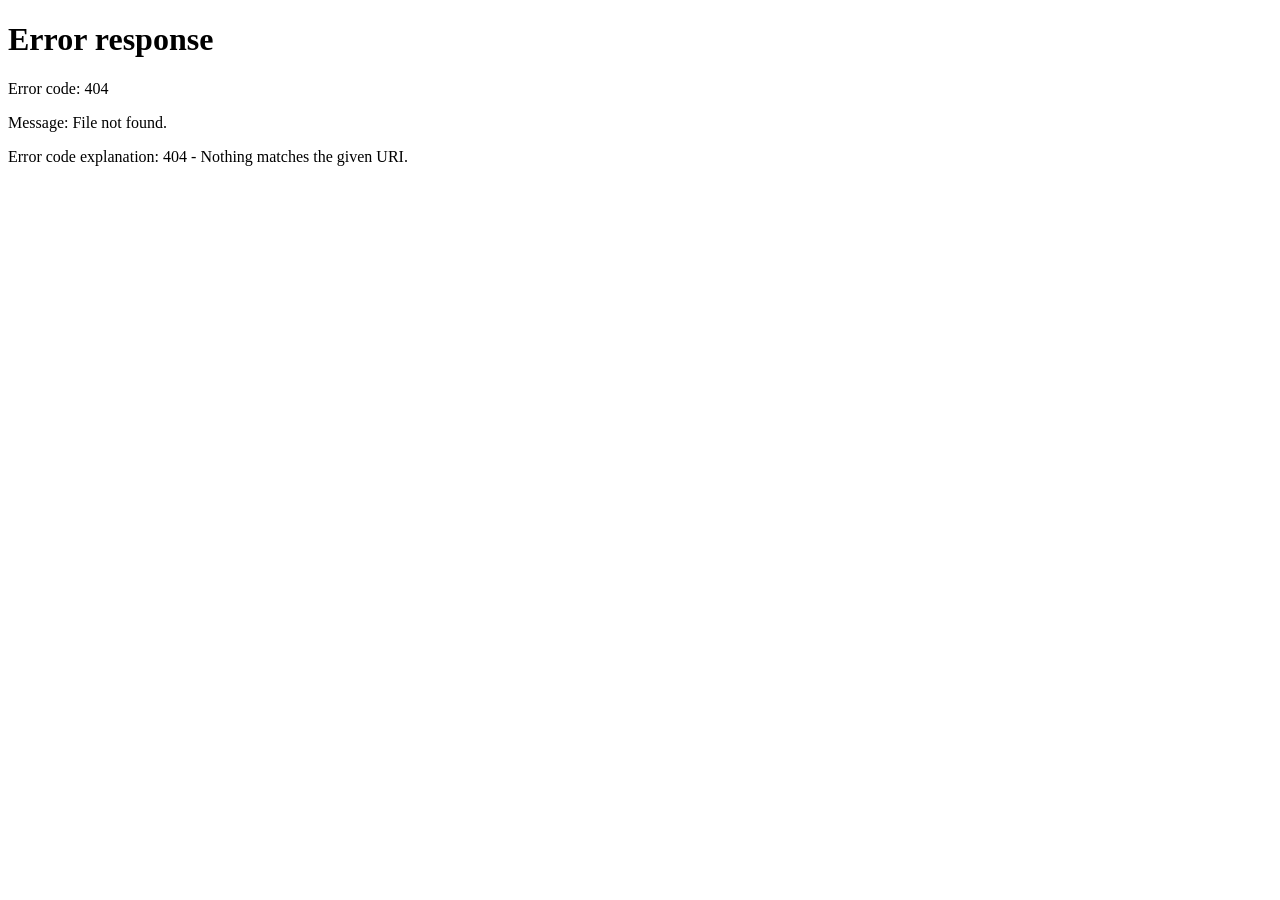
==== commit 59550345: "Login por papel, prioridade na fila, PWA do atendente e correções de robustez" ====
--- a/static/atendente-minimal.html
+++ b/static/atendente-minimal.html
@@ -4,6 +4,11 @@
   <meta charset="UTF-8">
   <meta name="viewport" content="width=device-width, initial-scale=1.0, maximum-scale=1.0, user-scalable=no, viewport-fit=cover">
   <meta name="theme-color" content="#73B63A">
+  <meta name="mobile-web-app-capable" content="yes">
+  <meta name="apple-mobile-web-app-capable" content="yes">
+  <meta name="apple-mobile-web-app-status-bar-style" content="default">
+  <meta name="apple-mobile-web-app-title" content="Fila Cão & Cia">
+  <link rel="manifest" href="/manifest.webmanifest">
   <title>Fila de Atendimento · Cão & Cia</title>
   <link rel="icon" href="/static/logo-256.png">
   <link rel="apple-touch-icon" href="/static/logo-256.png">
@@ -128,5 +133,10 @@
 
   <script src="/static/ui.js"></script>
   <script src="/static/atendente-minimal.js"></script>
+  <script>
+    if ("serviceWorker" in navigator && (location.protocol === "https:" || location.hostname === "localhost" || location.hostname === "127.0.0.1")) {
+      navigator.serviceWorker.register("/sw.js").catch(function () {});
+    }
+  </script>
 </body>
 </html>
--- a/static/styles.css
+++ b/static/styles.css
@@ -115,11 +115,6 @@
     25% { transform: rotate(-6deg); }
     75% { transform: rotate(6deg); }
 }
-@keyframes floatZ {
-    0% { opacity: 0; transform: translateY(4px); }
-    30% { opacity: 1; }
-    100% { opacity: 0; transform: translateY(-8px); }
-}
 @keyframes spin { to { transform: rotate(360deg); } }
 @keyframes bounceIn {
     0% { transform: scale(.7); opacity: 0; }
@@ -127,13 +122,14 @@
     100% { transform: scale(1); }
 }
 
-.mascot .z1 { animation: floatZ 2.4s ease-in-out infinite; }
-.mascot .z2 { animation: floatZ 2.4s ease-in-out .5s infinite; }
-.mascot .z3 { animation: floatZ 2.4s ease-in-out 1s infinite; }
-
-@media (prefers-reduced-motion: reduce) {
-    *, *::before, *::after { animation-duration: .01ms !important; transition-duration: .01ms !important; }
-}
+/* "Z" do mascote dormindo: fade suave de opacidade (sem transform) */
+@keyframes fadeZ {
+    0%, 100% { opacity: .4; }
+    50% { opacity: 1; }
+}
+.mascot .z1 { animation: fadeZ 2.4s ease-in-out infinite; }
+.mascot .z2 { animation: fadeZ 2.4s ease-in-out .5s infinite; }
+.mascot .z3 { animation: fadeZ 2.4s ease-in-out 1s infinite; }
 
 /* ------------------------------------------------------------------
    Cabeçalho
@@ -658,6 +654,7 @@
 .chip.service span { white-space: normal; text-align: left; }
 .chip.time { background: var(--green-50); color: var(--green-700); }
 .chip.elapsed { background: var(--amber-100); color: var(--amber-700); }
+.chip.prioridade { background: var(--amber-100); color: var(--amber-700); font-weight: 800; }
 .chip.transport { background: var(--slate-100); color: #4A5866; }
 .chip.id { background: var(--slate-100); color: #4A5866; }
 
@@ -1703,3 +1700,49 @@
 .mt-24 { margin-top: 24px; }
 .text-center { text-align: center; }
 .sr-only { position: absolute; width: 1px; height: 1px; overflow: hidden; clip: rect(0 0 0 0); }
+
+/* ==================================================================
+   Login
+================================================================== */
+body.login {
+    min-height: 100vh;
+    background: var(--green-50);
+    font-family: var(--font-body);
+}
+.login-wrap {
+    min-height: 100vh;
+    display: flex;
+    align-items: center;
+    justify-content: center;
+    padding: 20px;
+}
+.login-card {
+    width: 100%;
+    max-width: 400px;
+    background: var(--surface);
+    border: 1px solid var(--border);
+    border-radius: 24px;
+    padding: 32px 28px;
+    box-shadow: var(--shadow-lg);
+}
+.login-brand { text-align: center; margin-bottom: 24px; }
+.login-logo { width: 84px; height: 84px; border-radius: 50%; object-fit: cover; }
+.login-brand h1 { font-family: var(--font-display); font-size: 26px; margin-top: 12px; color: var(--text); }
+.login-sub { color: var(--muted); font-size: 14px; margin-top: 4px; }
+.login-err {
+    color: var(--red);
+    font-size: 13px;
+    font-weight: 700;
+    min-height: 18px;
+    margin: 10px 0 4px;
+}
+.login-links {
+    display: flex;
+    justify-content: center;
+    gap: 18px;
+    margin-top: 20px;
+    padding-top: 16px;
+    border-top: 1px solid var(--border);
+}
+.login-links a { color: var(--teal); font-size: 13px; font-weight: 700; text-decoration: none; }
+.login-links a:hover { text-decoration: underline; }
